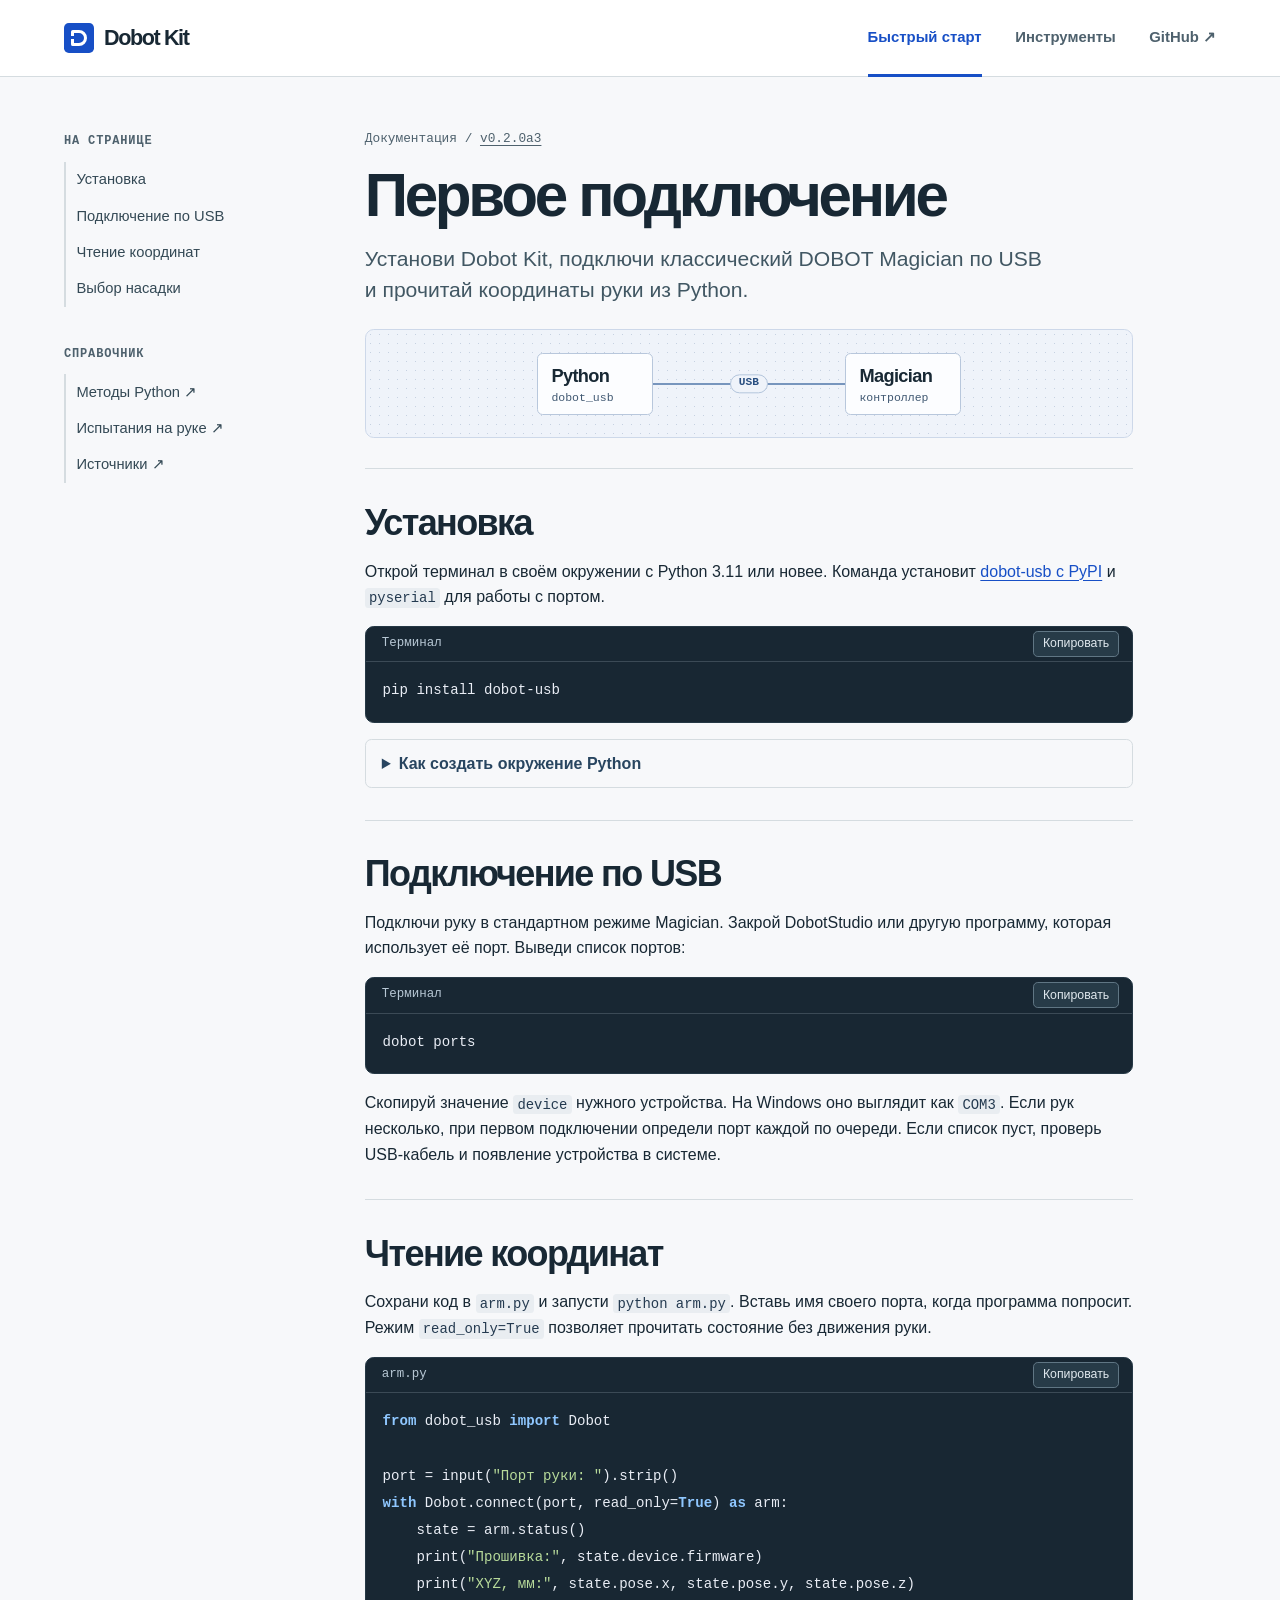
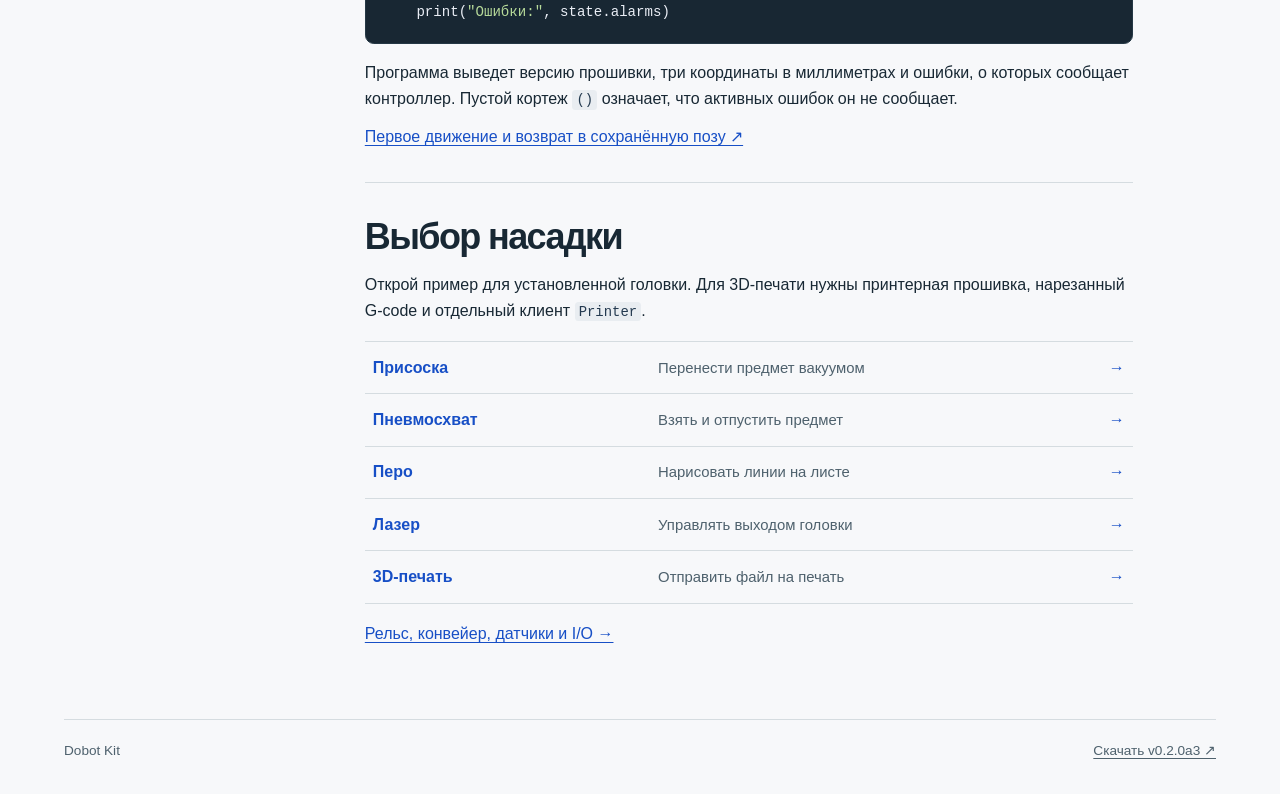
==== docs/index.html @ 9ffd7038 "Document the dobot-usb PyPI package and renamed Python imports" ====
<!doctype html>
<html lang="ru">
<head>
  <meta charset="utf-8">
  <meta name="viewport" content="width=device-width, initial-scale=1">
  <meta name="theme-color" content="#f7f8fa">
  <meta name="description" content="Dobot Kit для Python 3.11+. Установка одной командой, подключение DOBOT Magician по USB, чтение координат и примеры для пяти насадок.">
  <title>Первое подключение · Dobot Kit</title>
  <link rel="stylesheet" href="assets/site.css">
  <script src="assets/site.js" defer></script>
</head>
<body>
<a class="skip-link" href="#main">К содержанию</a>
<header class="topbar">
  <div class="topbar-inner">
    <a class="brand" href="index.html"><span class="brand-mark" aria-hidden="true"></span>Dobot Kit</a>
    <nav class="topnav" aria-label="Основная навигация">
      <a href="index.html" aria-current="page">Быстрый старт</a>
      <a href="tools.html">Инструменты</a>
      <a href="https://github.com/art9762/dobot-kit">GitHub ↗</a>
    </nav>
  </div>
</header>
<div class="layout">
  <aside class="sidebar">
    <nav aria-label="На странице">
      <p class="nav-title">На странице</p>
      <a href="#install">Установка</a>
      <a href="#connect">Подключение по USB</a>
      <a href="#position">Чтение координат</a>
      <a href="#tools">Выбор насадки</a>
    </nav>
    <nav class="secondary-nav" aria-label="Справочник">
      <p class="nav-title">Справочник</p>
      <a href="https://github.com/art9762/dobot-kit/blob/v0.2.0a3/docs/API-REFERENCE.md">Методы Python ↗</a>
      <a href="https://github.com/art9762/dobot-kit/blob/v0.2.0a3/docs/HARDWARE.md">Испытания на руке ↗</a>
      <a href="https://github.com/art9762/dobot-kit/blob/v0.2.0a3/docs/SOURCES.md">Источники ↗</a>
    </nav>
  </aside>
  <main class="article" id="main">
    <div class="intro">
      <p class="breadcrumb">Документация <span aria-hidden="true">/</span> <a href="https://github.com/art9762/dobot-kit/releases/tag/v0.2.0a3">v0.2.0a3</a></p>
      <h1>Первое подключение</h1>
      <p class="lead">Установи Dobot Kit, подключи классический DOBOT Magician по USB и прочитай координаты руки из Python.</p>
      <figure class="connection" aria-label="Схема соединения">
        <div class="endpoint"><strong>Python</strong><span>dobot_usb</span></div>
        <div class="link-wire"><span>USB</span></div>
        <div class="endpoint"><strong>Magician</strong><span>контроллер</span></div>
      </figure>
    </div>
    <section id="install">
      <h2>Установка</h2>
      <p>Открой терминал в своём окружении с Python 3.11 или новее. Команда установит <a href="https://pypi.org/project/dobot-usb/">dobot-usb с PyPI</a> и <code>pyserial</code> для работы с портом.</p>
      <div class="codeblock">
        <div class="code-head"><span>Терминал</span></div>
        <pre><code>pip install dobot-usb</code></pre>
      </div>
      <details>
        <summary>Как создать окружение Python</summary>
        <p>В папке проекта создай окружение и активируй его. Затем выполни команду установки выше.</p>
        <div class="codeblock">
          <div class="code-head"><span>macOS / Linux</span></div>
          <pre><code>python3 -m venv .venv
source .venv/bin/activate</code></pre>
        </div>
        <div class="codeblock">
          <div class="code-head"><span>Windows PowerShell</span></div>
          <pre><code>py -m venv .venv
.&#92;.venv&#92;Scripts&#92;Activate.ps1</code></pre>
        </div>
      </details>
    </section>
    <section id="connect">
      <h2>Подключение по USB</h2>
      <p>Подключи руку в стандартном режиме Magician. Закрой DobotStudio или другую программу, которая использует её порт. Выведи список портов:</p>
      <div class="codeblock">
        <div class="code-head"><span>Терминал</span></div>
        <pre><code>dobot ports</code></pre>
      </div>
      <p>Скопируй значение <code>device</code> нужного устройства. На Windows оно выглядит как <code>COM3</code>. Если рук несколько, при первом подключении определи порт каждой по очереди. Если список пуст, проверь USB-кабель и появление устройства в системе.</p>
    </section>
    <section id="position">
      <h2>Чтение координат</h2>
      <p>Сохрани код в <code>arm.py</code> и запусти <code>python arm.py</code>. Вставь имя своего порта, когда программа попросит. Режим <code>read_only=True</code> позволяет прочитать состояние без движения руки.</p>
      <div class="codeblock">
        <div class="code-head"><span>arm.py</span></div>
        <pre><code><b class="kw">from</b> dobot_usb <b class="kw">import</b> Dobot

port = input(<span class="str">"Порт руки: "</span>).strip()
<b class="kw">with</b> Dobot.connect(port, read_only=<b class="kw">True</b>) <b class="kw">as</b> arm:
    state = arm.status()
    print(<span class="str">"Прошивка:"</span>, state.device.firmware)
    print(<span class="str">"XYZ, мм:"</span>, state.pose.x, state.pose.y, state.pose.z)
    print(<span class="str">"Ошибки:"</span>, state.alarms)</code></pre>
      </div>
      <p>Программа выведет версию прошивки, три координаты в миллиметрах и ошибки, о которых сообщает контроллер. Пустой кортеж <code>()</code> означает, что активных ошибок он не сообщает.</p>
      <p><a href="https://github.com/art9762/dobot-kit/blob/v0.2.0a3/README.md#3-запомнить-позу-и-вернуться--4-минуты">Первое движение и возврат в сохранённую позу ↗</a></p>
    </section>
    <section id="tools">
      <h2>Выбор насадки</h2>
      <p>Открой пример для установленной головки. Для 3D-печати нужны принтерная прошивка, нарезанный G-code и отдельный клиент <code>Printer</code>.</p>
      <ul class="tool-links">
        <li><a href="tools.html#suction"><strong>Присоска</strong><span>Перенести предмет вакуумом</span></a></li>
        <li><a href="tools.html#gripper"><strong>Пневмосхват</strong><span>Взять и отпустить предмет</span></a></li>
        <li><a href="tools.html#pen"><strong>Перо</strong><span>Нарисовать линии на листе</span></a></li>
        <li><a href="tools.html#laser"><strong>Лазер</strong><span>Управлять выходом головки</span></a></li>
        <li><a href="tools.html#printing"><strong>3D-печать</strong><span>Отправить файл на печать</span></a></li>
      </ul>
      <p><a href="tools.html#peripherals">Рельс, конвейер, датчики и I/O →</a></p>
    </section>
  </main>
</div>
<footer class="footer"><span>Dobot Kit</span><a href="https://github.com/art9762/dobot-kit/releases/tag/v0.2.0a3">Скачать v0.2.0a3 ↗</a></footer>
</body>
</html>
---- docs/assets/site.css ----
:root {
  color-scheme: light;
  --ink: #182834;
  --muted: #4e616d;
  --blue: #174fc6;
  --line: #d5dce0;
  --paper: #f7f8fa;
  --mono: "IBM Plex Mono", "SFMono-Regular", Consolas, "Liberation Mono", monospace;
  --sans: Inter, "Segoe UI", Roboto, Helvetica, Arial, sans-serif;
  font: 100%/1.6 var(--sans);
  color: var(--ink);
  background: var(--paper);
}
* { box-sizing: border-box; }
html { scroll-padding-top: 1.25rem; }
body { margin: 0; }
a { color: var(--blue); text-underline-offset: .2em; text-decoration-thickness: 1px; }
a:hover { text-decoration-thickness: 2px; }
a:focus-visible, button:focus-visible, summary:focus-visible, [tabindex]:focus-visible {
  outline: 3px solid #d76b1e;
  outline-offset: 4px;
}
.skip-link {
  position: absolute;
  z-index: 5;
  top: .5rem;
  left: 1rem;
  padding: .5rem 1rem;
  background: white;
  transform: translateY(-150%);
}
.skip-link:focus { transform: translateY(0); }
.topbar { border-bottom: 1px solid var(--line); background: #fff; }
.topbar-inner, .layout, .footer { width: min(100% - 5rem, 72rem); margin-inline: auto; }
.topbar-inner { min-height: 4.75rem; display: flex; align-items: center; justify-content: space-between; gap: 2rem; }
.brand {
  display: inline-flex;
  align-items: center;
  gap: .65rem;
  font-size: 1.35rem;
  font-weight: 750;
  letter-spacing: -.065em;
  text-decoration: none;
  color: var(--ink);
  white-space: nowrap;
}
.brand-mark { position: relative; display: inline-block; width: 1.85rem; height: 1.85rem; border-radius: .3rem; background: var(--blue); }
.brand-mark::before {
  content: "";
  position: absolute;
  inset: .44rem;
  border: 3px solid white;
  border-radius: 2px 55% 55% 2px;
}
.brand-mark::after { content: ""; position: absolute; width: .33rem; height: .19rem; top: .83rem; left: .42rem; background: var(--blue); }
.topnav { align-self: stretch; display: flex; align-items: stretch; gap: clamp(1rem, 3vw, 2.1rem); }
.topnav a { position: relative; display: flex; align-items: center; color: var(--muted); font-size: .93rem; font-weight: 600; text-decoration: none; }
.topnav a:hover, .topnav a[aria-current] { color: var(--blue); }
.topnav a[aria-current]::after { content: ""; height: 3px; position: absolute; inset: auto 0 -1px; background: var(--blue); }
.layout { display: grid; grid-template-columns: minmax(11rem, 14rem) minmax(0, 48rem); gap: clamp(2rem, 6vw, 5rem); padding: 3.25rem 0 2.5rem; align-items: start; }
.sidebar { position: sticky; top: 2rem; min-width: 0; padding-top: .25rem; }
.sidebar nav { display: grid; }
.sidebar .nav-title {
  margin: 0 0 .75rem;
  color: var(--muted);
  font: 600 .75rem/1.4 var(--mono);
  letter-spacing: .07em;
  text-transform: uppercase;
}
.sidebar a { padding: .4rem .65rem; text-decoration: none; color: #344955; border-left: 2px solid var(--line); font-size: .92rem; }
.sidebar a:hover, .sidebar a[aria-current] { color: var(--blue); background: #e9effa; border-left-color: var(--blue); }
.secondary-nav { margin-top: 2.4rem; }
.article { min-width: 0; }
.breadcrumb { display: flex; align-items: baseline; flex-wrap: wrap; gap: .6em; font: .8rem/1.5 var(--mono); color: var(--muted); }
.article > .intro > .breadcrumb { margin: 0 0 .85rem; }
.breadcrumb a { color: var(--muted); }
h1, h2, h3 { line-height: 1.12; text-wrap: balance; }
h1 { margin: .3rem 0 .85rem; font-size: clamp(2.5rem, 4.7vw, 4.25rem); font-weight: 670; letter-spacing: -.055em; }
h2 { margin: 0 0 .95rem; font-size: clamp(1.65rem, 3vw, 2.25rem); font-weight: 660; letter-spacing: -.045em; }
h3 { font-size: 1.25rem; margin: 1.4rem 0 .65rem; letter-spacing: -.022em; }
p { margin: .8rem 0; }
.lead { color: #415763; font-size: clamp(1.12rem, 1.8vw, 1.32rem); line-height: 1.48; max-width: 43rem; }
.intro { padding-bottom: 1.75rem; }
.connection {
  position: relative;
  display: flex;
  justify-content: center;
  align-items: center;
  gap: 0;
  margin: 1.5rem 0 .15rem;
  min-height: 6.8rem;
  padding: 1rem clamp(1rem, 4vw, 3.5rem);
  border: 1px solid #cdd8e9;
  border-radius: .55rem;
  background-color: #eff3fa;
  background-image: radial-gradient(#c6d1e1 .8px, transparent 1px);
  background-size: 9px 9px;
}
.endpoint { border: 1px solid #b8c7dc; border-radius: .35rem; min-width: 7.25rem; padding: .45rem .85rem; background: #fcfdff; }
.endpoint strong { display: block; font-size: 1.14rem; font-weight: 700; letter-spacing: -.035em; }
.endpoint span { display: block; font: .72rem/1.45 var(--mono); color: #405872; }
.link-wire { display: grid; place-items: center; flex: 0 1 12rem; height: 2px; background: #7795bd; color: #284e80; }
.link-wire span { padding: .05rem .5rem; border: 1px solid #b3c5dc; border-radius: 2rem; background: #eff3fa; font: 600 .7rem/1.4 var(--mono); transform: translateY(-45%); }
.article > section { border-top: 1px solid var(--line); padding: 2.1rem 0 2rem; }
.article > section > :last-child, details > :last-child { margin-bottom: 0; }
.article > section > :first-child { margin-top: 0; }
.article p, .article li, .article dd { overflow-wrap: break-word; }
.article ul, .article ol { padding-inline-start: 1.4rem; }
.article li + li { margin-top: .3rem; }
.article li::marker { color: var(--muted); }
.article dt { font-weight: 650; }
.article dd { margin: .2rem 0 1rem; }
code, pre, kbd, samp { font-family: var(--mono); }
:not(pre) > code { background: #e9edf1; color: #243a50; font-size: .87em; border-radius: .22rem; padding: .12em .3em; overflow-wrap: anywhere; }
.codeblock {
  overflow: hidden;
  min-width: 0;
  margin: 1rem 0;
  color: #e9edf5;
  background: #182733;
  border: 1px solid #253845;
  border-radius: .55rem;
}
.code-head { min-height: 2.2rem; display: flex; align-items: center; justify-content: space-between; padding: .26rem .8rem .26rem 1rem; border-bottom: 1px solid #3b4a56; color: #b7c7d4; font: .78rem/1.4 var(--mono); }
.copy-btn { cursor: pointer; padding: .22rem .55rem; border-radius: .3rem; border: 1px solid #607684; background: #273b48; color: #e0e8ee; font: .77rem/1.4 var(--sans); }
.copy-btn:hover { background: #355063; }
.codeblock pre, .article > section > pre { margin: 0; padding: .95rem 1.05rem 1.1rem; max-width: 100%; overflow-x: auto; line-height: 1.7; tab-size: 4; }
.codeblock pre code { font-size: .88rem; }
.codeblock .kw { color: #8fc7ff; font-weight: 550; }
.codeblock .str { color: #b7da9a; }
#install > .codeblock pre { white-space: pre-wrap; overflow-wrap: anywhere; }
details { margin: 1rem 0; border: 1px solid var(--line); border-radius: .4rem; padding: .65rem 1rem; }
summary { cursor: pointer; color: #284560; font-weight: 600; }
.note { margin: 1rem 0; padding: .75rem 1rem; background: #eef2f9; border-left: 3px solid #4474c5; }
.note > :first-child { margin-top: 0; }
.note > :last-child { margin-bottom: 0; }
.article table { display: block; overflow-x: auto; border-collapse: collapse; margin: 1rem 0; }
.article th, .article td { padding: .5rem .75rem; border: 1px solid var(--line); text-align: start; }
.article th { background: #e9edf1; }
.article ul.tool-links { list-style: none; padding: 0; margin: 1.1rem 0; border-block: 1px solid var(--line); }
.tool-links li + li { border-top: 1px solid var(--line); margin: 0; }
.tool-links a { display: grid; align-items: baseline; grid-template-columns: minmax(8rem,.75fr) 1.2fr auto; gap: .6rem; padding: .8rem .5rem; text-decoration: none; }
.tool-links a::after { content: "→"; color: var(--blue); }
.tool-links a:hover { background: #e9effa; }
.tool-links span { color: var(--muted); font-size: .93rem; }
.footer { padding: 1.25rem 0 2rem; border-top: 1px solid var(--line); display: flex; flex-wrap: wrap; justify-content: space-between; align-items: baseline; gap: .5rem 1rem; color: var(--muted); font-size: .85rem; }
.footer a { color: var(--muted); }
@media (max-width: 52rem) {
  .topbar-inner, .layout, .footer { width: min(100% - 2.5rem, 44rem); }
  .layout { display: block; padding-top: 1.6rem; }
  .sidebar { position: static; padding: 0 0 1.25rem; }
  .sidebar nav { display: flex; align-items: baseline; flex-wrap: wrap; gap: .28rem .75rem; }
  .sidebar .nav-title { margin: 0 .15rem 0 0; font-size: .66rem; }
  .sidebar a { border: 0; padding: .1rem 0; font-size: .84rem; text-decoration: underline; text-decoration-color: #afbac4; }
  .sidebar .secondary-nav { margin-top: .45rem; }
  .intro { padding-top: 1.25rem; border-top: 1px solid var(--line); }
}
@media (max-width: 36rem) {
  .topbar-inner, .layout, .footer { width: calc(100% - 2rem); }
  .topbar-inner { min-height: 0; align-items: flex-start; flex-direction: column; gap: .55rem; padding-top: .8rem; }
  .topnav { gap: 1.2rem; }
  .topnav a { padding: .2rem 0 .65rem; font-size: .88rem; }
  .brand { font-size: 1.17rem; }
  .brand-mark { transform: scale(.85); margin-left: -.1rem; margin-right: -.15rem; }
  .layout { padding-top: 1rem; }
  h1 { font-size: clamp(2.1rem, 8.4vw, 3.1rem); }
  .endpoint { min-width: 0; padding-inline: .55rem; }
  .link-wire { min-width: 2.5rem; flex-basis: 4rem; }
  .connection { min-height: 5.6rem; }
  .tool-links a { grid-template-columns: 1fr auto; gap: 0 .5rem; }
  .tool-links span { grid-column: 1; }
  .tool-links a::after { grid-column: 2; grid-row: 1 / span 2; align-self: center; }
}
@media print {
  :root { background: white; }
  .topbar, .sidebar, .footer, .copy-btn, .skip-link { display: none; }
  .layout { display: block; width: 100%; padding: 0; }
  .codeblock { color: black; background: white; }
  .codeblock .kw, .codeblock .str, .code-head { color: black; }
  .codeblock pre { white-space: pre-wrap; overflow-wrap: anywhere; }
}
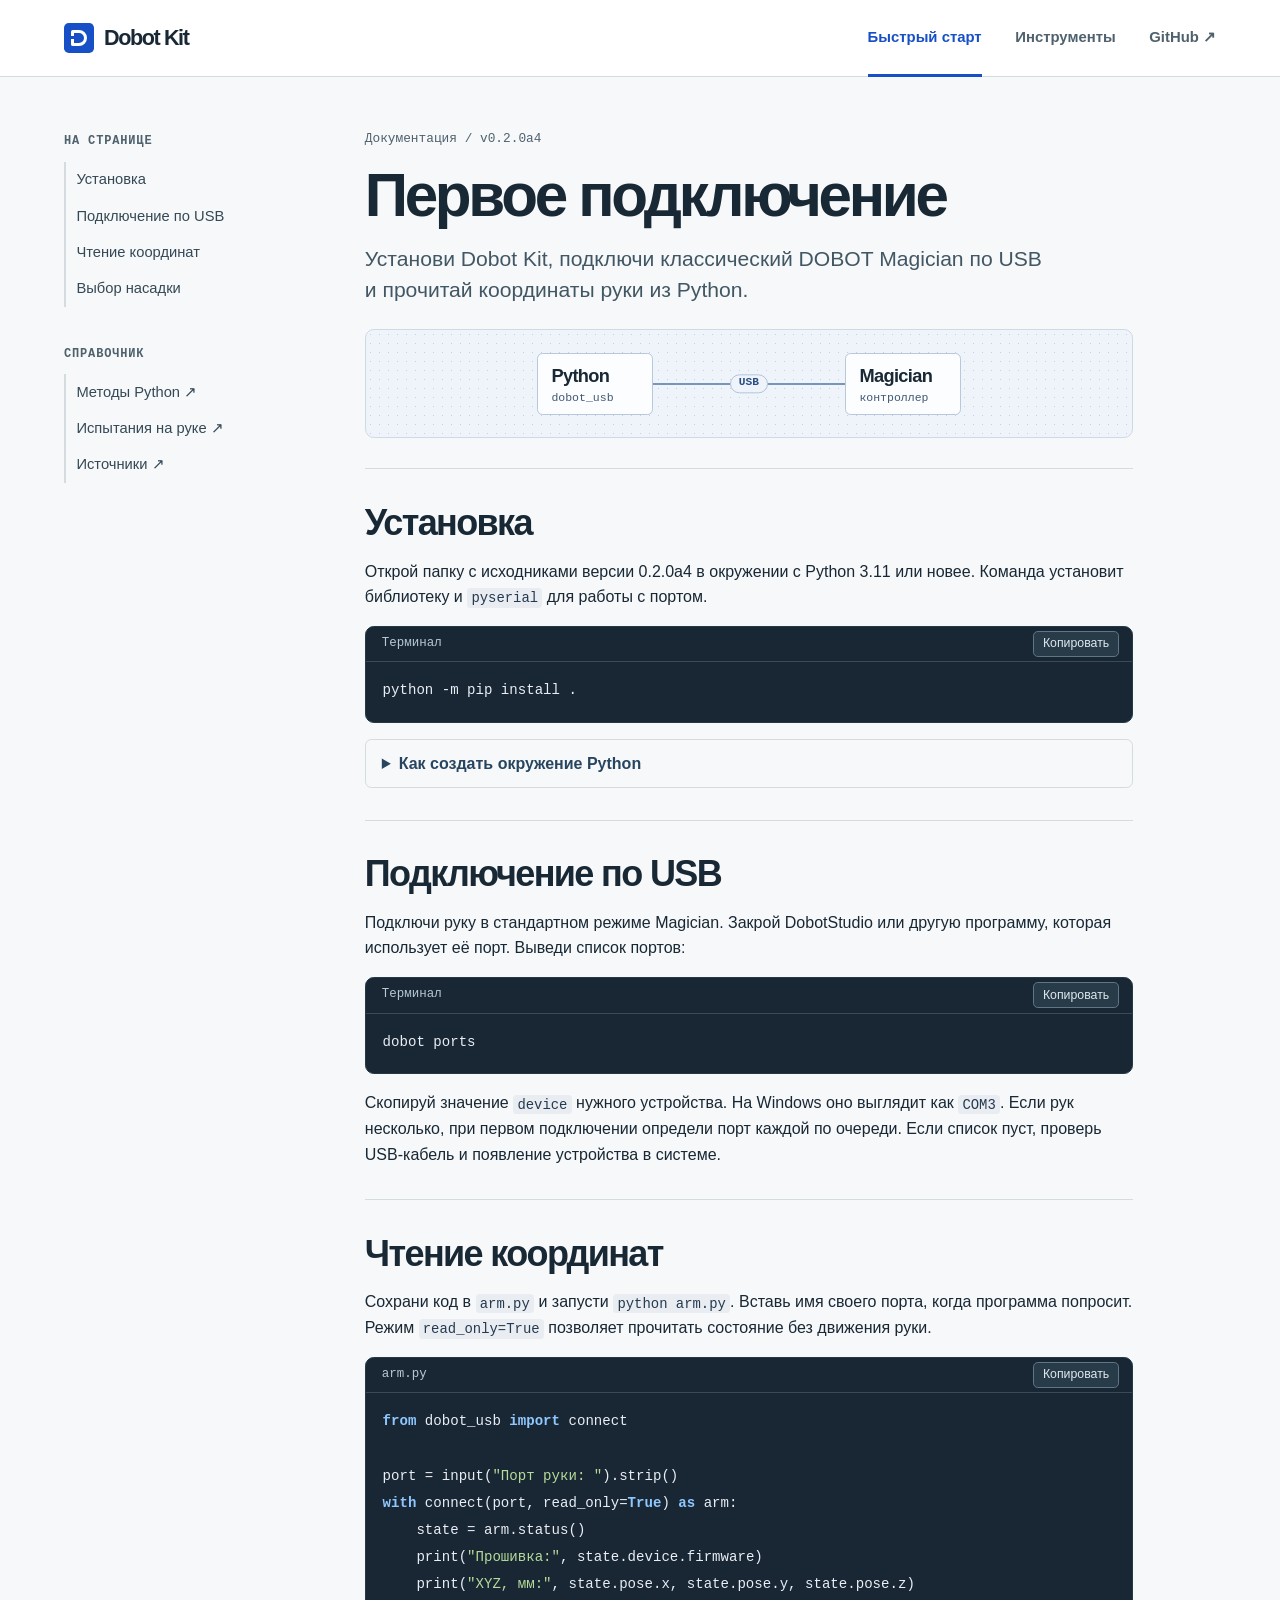
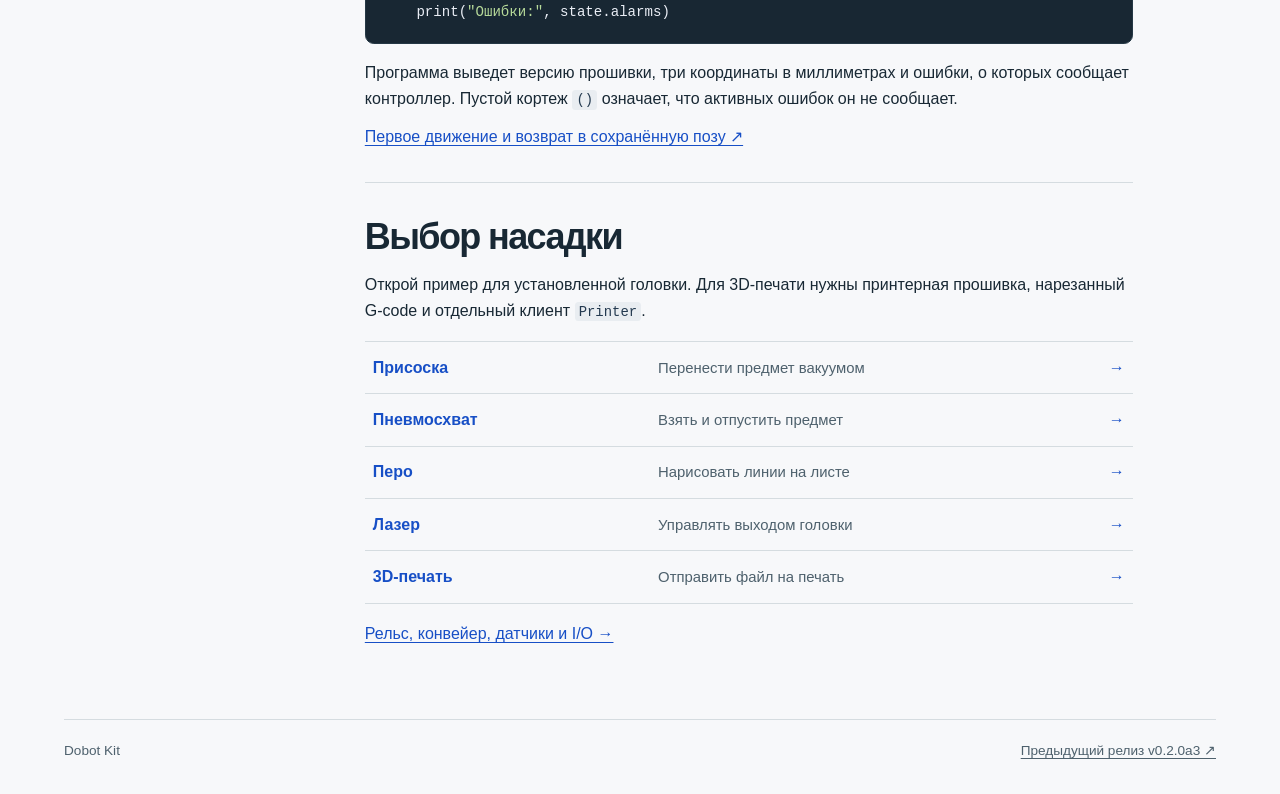
==== commit 5290b375: "Simplify the Dobot Python API and CLI" ====
--- a/docs/index.html
+++ b/docs/index.html
@@ -32,14 +32,14 @@
     </nav>
     <nav class="secondary-nav" aria-label="Справочник">
       <p class="nav-title">Справочник</p>
-      <a href="https://github.com/art9762/dobot-kit/blob/v0.2.0a3/docs/API-REFERENCE.md">Методы Python ↗</a>
+      <a href="https://github.com/art9762/dobot-kit/blob/main/docs/API-REFERENCE.md">Методы Python ↗</a>
       <a href="https://github.com/art9762/dobot-kit/blob/v0.2.0a3/docs/HARDWARE.md">Испытания на руке ↗</a>
       <a href="https://github.com/art9762/dobot-kit/blob/v0.2.0a3/docs/SOURCES.md">Источники ↗</a>
     </nav>
   </aside>
   <main class="article" id="main">
     <div class="intro">
-      <p class="breadcrumb">Документация <span aria-hidden="true">/</span> <a href="https://github.com/art9762/dobot-kit/releases/tag/v0.2.0a3">v0.2.0a3</a></p>
+      <p class="breadcrumb">Документация <span aria-hidden="true">/</span> v0.2.0a4</p>
       <h1>Первое подключение</h1>
       <p class="lead">Установи Dobot Kit, подключи классический DOBOT Magician по USB и прочитай координаты руки из Python.</p>
       <figure class="connection" aria-label="Схема соединения">
@@ -50,10 +50,10 @@
     </div>
     <section id="install">
       <h2>Установка</h2>
-      <p>Открой терминал в своём окружении с Python 3.11 или новее. Команда установит <a href="https://pypi.org/project/dobot-usb/">dobot-usb с PyPI</a> и <code>pyserial</code> для работы с портом.</p>
+      <p>Открой папку с исходниками версии 0.2.0a4 в окружении с Python 3.11 или новее. Команда установит библиотеку и <code>pyserial</code> для работы с портом.</p>
       <div class="codeblock">
         <div class="code-head"><span>Терминал</span></div>
-        <pre><code>pip install dobot-usb</code></pre>
+        <pre><code>python -m pip install .</code></pre>
       </div>
       <details>
         <summary>Как создать окружение Python</summary>
@@ -84,17 +84,17 @@
       <p>Сохрани код в <code>arm.py</code> и запусти <code>python arm.py</code>. Вставь имя своего порта, когда программа попросит. Режим <code>read_only=True</code> позволяет прочитать состояние без движения руки.</p>
       <div class="codeblock">
         <div class="code-head"><span>arm.py</span></div>
-        <pre><code><b class="kw">from</b> dobot_usb <b class="kw">import</b> Dobot
+        <pre><code><b class="kw">from</b> dobot_usb <b class="kw">import</b> connect
 
 port = input(<span class="str">"Порт руки: "</span>).strip()
-<b class="kw">with</b> Dobot.connect(port, read_only=<b class="kw">True</b>) <b class="kw">as</b> arm:
+<b class="kw">with</b> connect(port, read_only=<b class="kw">True</b>) <b class="kw">as</b> arm:
     state = arm.status()
     print(<span class="str">"Прошивка:"</span>, state.device.firmware)
     print(<span class="str">"XYZ, мм:"</span>, state.pose.x, state.pose.y, state.pose.z)
     print(<span class="str">"Ошибки:"</span>, state.alarms)</code></pre>
       </div>
       <p>Программа выведет версию прошивки, три координаты в миллиметрах и ошибки, о которых сообщает контроллер. Пустой кортеж <code>()</code> означает, что активных ошибок он не сообщает.</p>
-      <p><a href="https://github.com/art9762/dobot-kit/blob/v0.2.0a3/README.md#3-запомнить-позу-и-вернуться--4-минуты">Первое движение и возврат в сохранённую позу ↗</a></p>
+      <p><a href="https://github.com/art9762/dobot-kit/blob/main/README.md#3-запомнить-позу-и-вернуться--4-минуты">Первое движение и возврат в сохранённую позу ↗</a></p>
     </section>
     <section id="tools">
       <h2>Выбор насадки</h2>
@@ -110,6 +110,6 @@
     </section>
   </main>
 </div>
-<footer class="footer"><span>Dobot Kit</span><a href="https://github.com/art9762/dobot-kit/releases/tag/v0.2.0a3">Скачать v0.2.0a3 ↗</a></footer>
+<footer class="footer"><span>Dobot Kit</span><a href="https://github.com/art9762/dobot-kit/releases/tag/v0.2.0a3">Предыдущий релиз v0.2.0a3 ↗</a></footer>
 </body>
 </html>
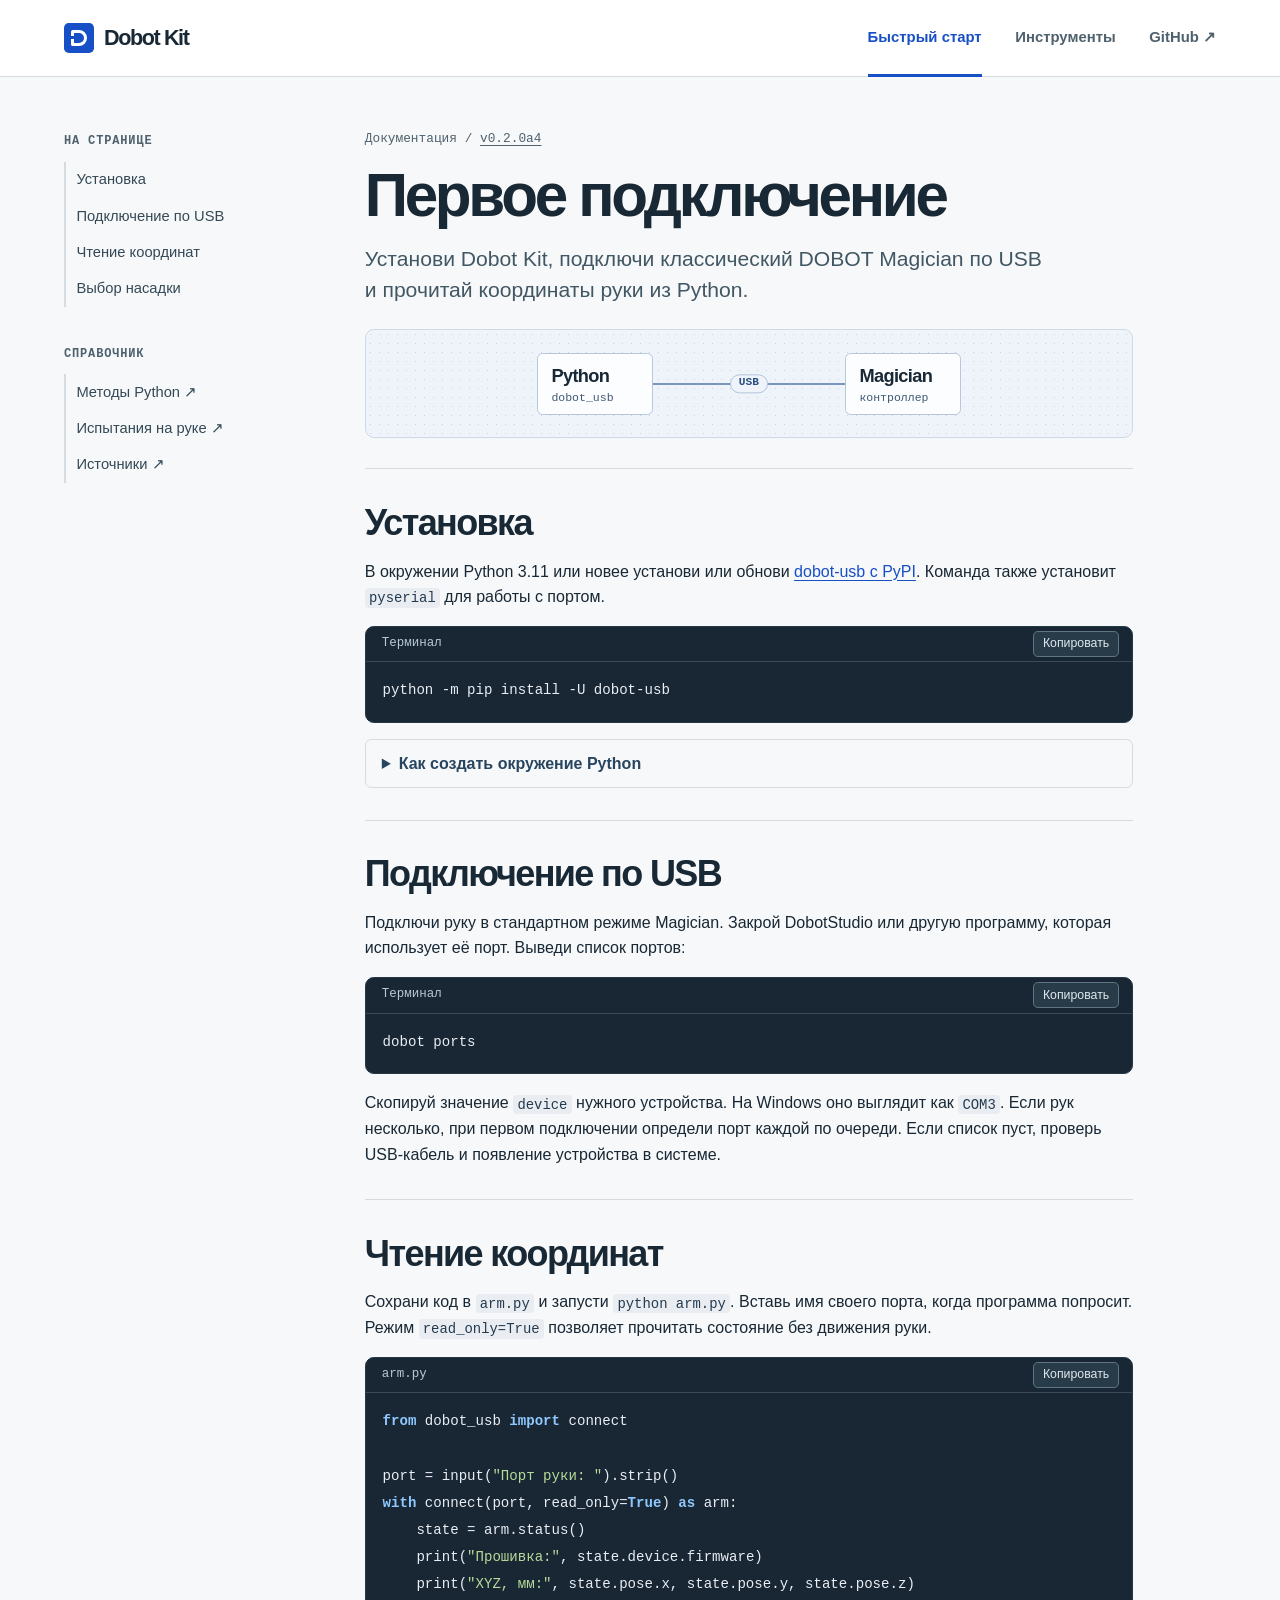
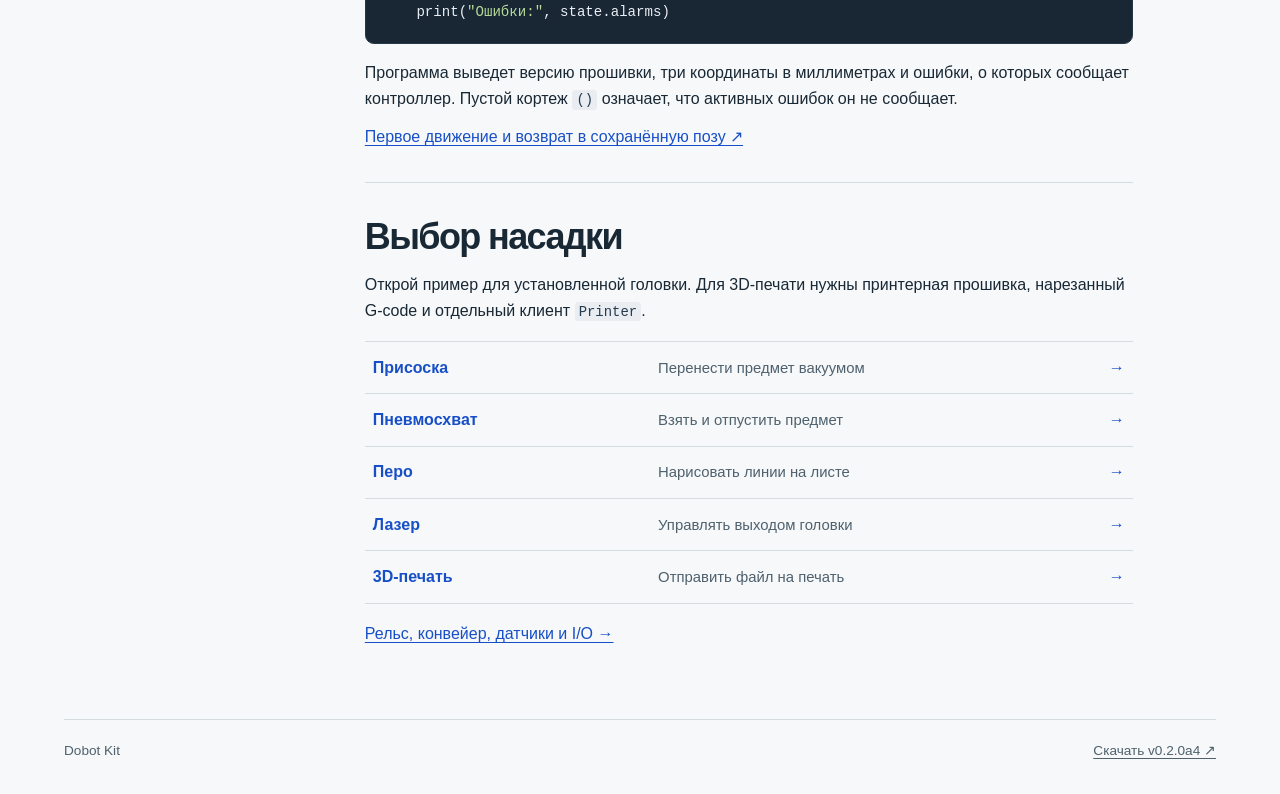
==== commit 716ee9d5: "Prepare the dobot-usb 0.2.0a4 release" ====
--- a/docs/index.html
+++ b/docs/index.html
@@ -32,14 +32,14 @@
     </nav>
     <nav class="secondary-nav" aria-label="Справочник">
       <p class="nav-title">Справочник</p>
-      <a href="https://github.com/art9762/dobot-kit/blob/main/docs/API-REFERENCE.md">Методы Python ↗</a>
+      <a href="https://github.com/art9762/dobot-kit/blob/v0.2.0a4/docs/API-REFERENCE.md">Методы Python ↗</a>
       <a href="https://github.com/art9762/dobot-kit/blob/v0.2.0a3/docs/HARDWARE.md">Испытания на руке ↗</a>
       <a href="https://github.com/art9762/dobot-kit/blob/v0.2.0a3/docs/SOURCES.md">Источники ↗</a>
     </nav>
   </aside>
   <main class="article" id="main">
     <div class="intro">
-      <p class="breadcrumb">Документация <span aria-hidden="true">/</span> v0.2.0a4</p>
+      <p class="breadcrumb">Документация <span aria-hidden="true">/</span> <a href="https://github.com/art9762/dobot-kit/releases/tag/v0.2.0a4">v0.2.0a4</a></p>
       <h1>Первое подключение</h1>
       <p class="lead">Установи Dobot Kit, подключи классический DOBOT Magician по USB и прочитай координаты руки из Python.</p>
       <figure class="connection" aria-label="Схема соединения">
@@ -50,10 +50,10 @@
     </div>
     <section id="install">
       <h2>Установка</h2>
-      <p>Открой папку с исходниками версии 0.2.0a4 в окружении с Python 3.11 или новее. Команда установит библиотеку и <code>pyserial</code> для работы с портом.</p>
+      <p>В окружении Python 3.11 или новее установи или обнови <a href="https://pypi.org/project/dobot-usb/0.2.0a4/">dobot-usb с PyPI</a>. Команда также установит <code>pyserial</code> для работы с портом.</p>
       <div class="codeblock">
         <div class="code-head"><span>Терминал</span></div>
-        <pre><code>python -m pip install .</code></pre>
+        <pre><code>python -m pip install -U dobot-usb</code></pre>
       </div>
       <details>
         <summary>Как создать окружение Python</summary>
@@ -94,7 +94,7 @@
     print(<span class="str">"Ошибки:"</span>, state.alarms)</code></pre>
       </div>
       <p>Программа выведет версию прошивки, три координаты в миллиметрах и ошибки, о которых сообщает контроллер. Пустой кортеж <code>()</code> означает, что активных ошибок он не сообщает.</p>
-      <p><a href="https://github.com/art9762/dobot-kit/blob/main/README.md#3-запомнить-позу-и-вернуться--4-минуты">Первое движение и возврат в сохранённую позу ↗</a></p>
+      <p><a href="https://github.com/art9762/dobot-kit/blob/v0.2.0a4/README.md#3-запомнить-позу-и-вернуться--4-минуты">Первое движение и возврат в сохранённую позу ↗</a></p>
     </section>
     <section id="tools">
       <h2>Выбор насадки</h2>
@@ -110,6 +110,6 @@
     </section>
   </main>
 </div>
-<footer class="footer"><span>Dobot Kit</span><a href="https://github.com/art9762/dobot-kit/releases/tag/v0.2.0a3">Предыдущий релиз v0.2.0a3 ↗</a></footer>
+<footer class="footer"><span>Dobot Kit</span><a href="https://github.com/art9762/dobot-kit/releases/tag/v0.2.0a4">Скачать v0.2.0a4 ↗</a></footer>
 </body>
 </html>
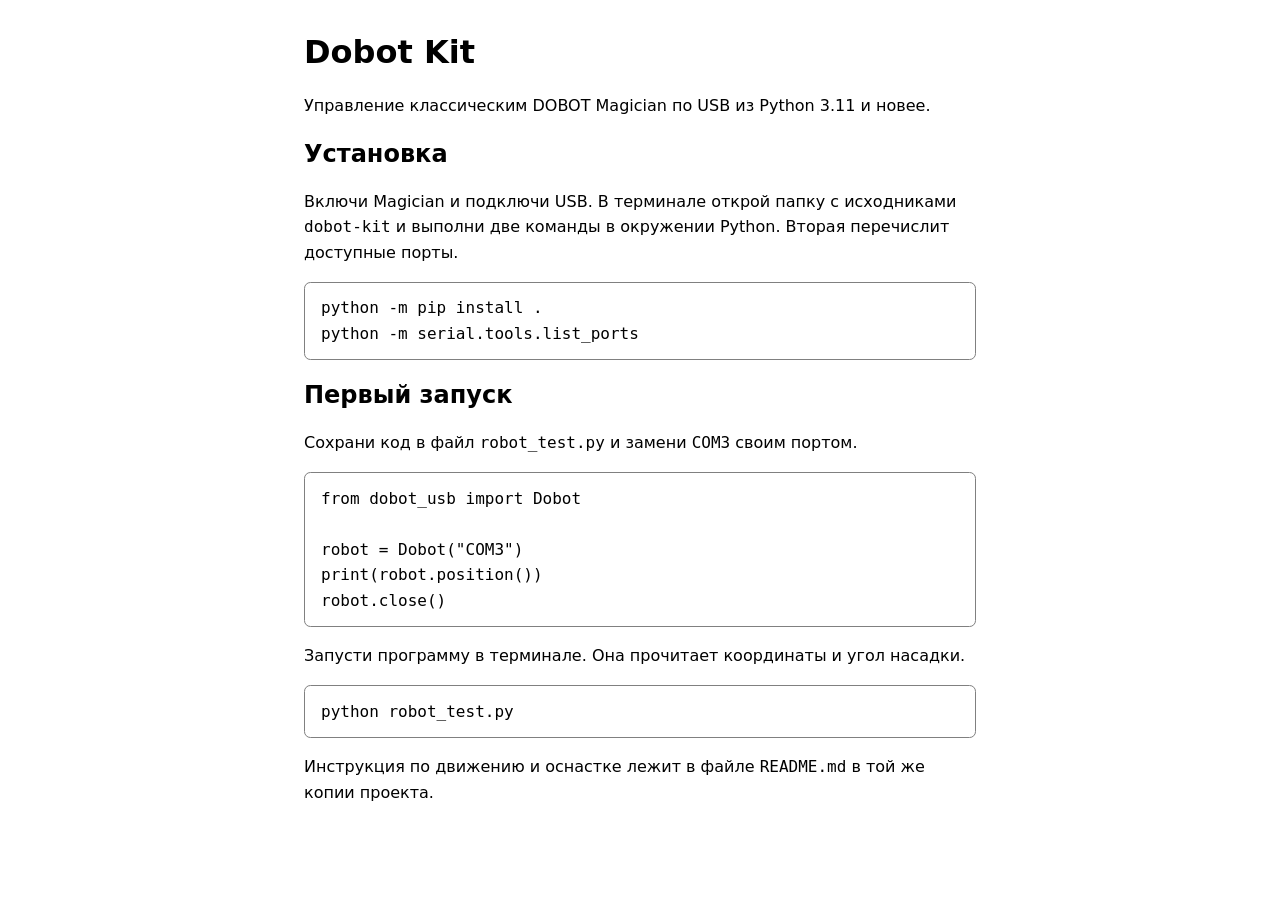
==== commit 47de965e: "Replace Dobot Kit with a beginner-first USB API" ====
--- a/docs/index.html
+++ b/docs/index.html
@@ -3,113 +3,35 @@
 <head>
   <meta charset="utf-8">
   <meta name="viewport" content="width=device-width, initial-scale=1">
-  <meta name="theme-color" content="#f7f8fa">
-  <meta name="description" content="Dobot Kit для Python 3.11+. Установка одной командой, подключение DOBOT Magician по USB, чтение координат и примеры для пяти насадок.">
-  <title>Первое подключение · Dobot Kit</title>
-  <link rel="stylesheet" href="assets/site.css">
-  <script src="assets/site.js" defer></script>
+  <title>Dobot Kit · Первое подключение</title>
+  <style>
+    :root { color-scheme: light dark; }
+    body { margin: 2rem auto; max-width: 42rem; padding: 0 1rem; font: 1rem/1.6 system-ui, sans-serif; }
+    h1, h2 { line-height: 1.25; }
+    pre { padding: 0.8rem 1rem; border: 1px solid GrayText; border-radius: 0.4rem; overflow: auto; }
+  </style>
 </head>
 <body>
-<a class="skip-link" href="#main">К содержанию</a>
-<header class="topbar">
-  <div class="topbar-inner">
-    <a class="brand" href="index.html"><span class="brand-mark" aria-hidden="true"></span>Dobot Kit</a>
-    <nav class="topnav" aria-label="Основная навигация">
-      <a href="index.html" aria-current="page">Быстрый старт</a>
-      <a href="tools.html">Инструменты</a>
-      <a href="https://github.com/art9762/dobot-kit">GitHub ↗</a>
-    </nav>
-  </div>
-</header>
-<div class="layout">
-  <aside class="sidebar">
-    <nav aria-label="На странице">
-      <p class="nav-title">На странице</p>
-      <a href="#install">Установка</a>
-      <a href="#connect">Подключение по USB</a>
-      <a href="#position">Чтение координат</a>
-      <a href="#tools">Выбор насадки</a>
-    </nav>
-    <nav class="secondary-nav" aria-label="Справочник">
-      <p class="nav-title">Справочник</p>
-      <a href="https://github.com/art9762/dobot-kit/blob/v0.2.0a4/docs/API-REFERENCE.md">Методы Python ↗</a>
-      <a href="https://github.com/art9762/dobot-kit/blob/v0.2.0a3/docs/HARDWARE.md">Испытания на руке ↗</a>
-      <a href="https://github.com/art9762/dobot-kit/blob/v0.2.0a3/docs/SOURCES.md">Источники ↗</a>
-    </nav>
-  </aside>
-  <main class="article" id="main">
-    <div class="intro">
-      <p class="breadcrumb">Документация <span aria-hidden="true">/</span> <a href="https://github.com/art9762/dobot-kit/releases/tag/v0.2.0a4">v0.2.0a4</a></p>
-      <h1>Первое подключение</h1>
-      <p class="lead">Установи Dobot Kit, подключи классический DOBOT Magician по USB и прочитай координаты руки из Python.</p>
-      <figure class="connection" aria-label="Схема соединения">
-        <div class="endpoint"><strong>Python</strong><span>dobot_usb</span></div>
-        <div class="link-wire"><span>USB</span></div>
-        <div class="endpoint"><strong>Magician</strong><span>контроллер</span></div>
-      </figure>
-    </div>
-    <section id="install">
-      <h2>Установка</h2>
-      <p>В окружении Python 3.11 или новее установи или обнови <a href="https://pypi.org/project/dobot-usb/0.2.0a4/">dobot-usb с PyPI</a>. Команда также установит <code>pyserial</code> для работы с портом.</p>
-      <div class="codeblock">
-        <div class="code-head"><span>Терминал</span></div>
-        <pre><code>python -m pip install -U dobot-usb</code></pre>
-      </div>
-      <details>
-        <summary>Как создать окружение Python</summary>
-        <p>В папке проекта создай окружение и активируй его. Затем выполни команду установки выше.</p>
-        <div class="codeblock">
-          <div class="code-head"><span>macOS / Linux</span></div>
-          <pre><code>python3 -m venv .venv
-source .venv/bin/activate</code></pre>
-        </div>
-        <div class="codeblock">
-          <div class="code-head"><span>Windows PowerShell</span></div>
-          <pre><code>py -m venv .venv
-.&#92;.venv&#92;Scripts&#92;Activate.ps1</code></pre>
-        </div>
-      </details>
-    </section>
-    <section id="connect">
-      <h2>Подключение по USB</h2>
-      <p>Подключи руку в стандартном режиме Magician. Закрой DobotStudio или другую программу, которая использует её порт. Выведи список портов:</p>
-      <div class="codeblock">
-        <div class="code-head"><span>Терминал</span></div>
-        <pre><code>dobot ports</code></pre>
-      </div>
-      <p>Скопируй значение <code>device</code> нужного устройства. На Windows оно выглядит как <code>COM3</code>. Если рук несколько, при первом подключении определи порт каждой по очереди. Если список пуст, проверь USB-кабель и появление устройства в системе.</p>
-    </section>
-    <section id="position">
-      <h2>Чтение координат</h2>
-      <p>Сохрани код в <code>arm.py</code> и запусти <code>python arm.py</code>. Вставь имя своего порта, когда программа попросит. Режим <code>read_only=True</code> позволяет прочитать состояние без движения руки.</p>
-      <div class="codeblock">
-        <div class="code-head"><span>arm.py</span></div>
-        <pre><code><b class="kw">from</b> dobot_usb <b class="kw">import</b> connect
+<main>
+  <h1>Dobot Kit</h1>
+  <p>Управление классическим DOBOT Magician по USB из Python 3.11 и новее.</p>
 
-port = input(<span class="str">"Порт руки: "</span>).strip()
-<b class="kw">with</b> connect(port, read_only=<b class="kw">True</b>) <b class="kw">as</b> arm:
-    state = arm.status()
-    print(<span class="str">"Прошивка:"</span>, state.device.firmware)
-    print(<span class="str">"XYZ, мм:"</span>, state.pose.x, state.pose.y, state.pose.z)
-    print(<span class="str">"Ошибки:"</span>, state.alarms)</code></pre>
-      </div>
-      <p>Программа выведет версию прошивки, три координаты в миллиметрах и ошибки, о которых сообщает контроллер. Пустой кортеж <code>()</code> означает, что активных ошибок он не сообщает.</p>
-      <p><a href="https://github.com/art9762/dobot-kit/blob/v0.2.0a4/README.md#3-запомнить-позу-и-вернуться--4-минуты">Первое движение и возврат в сохранённую позу ↗</a></p>
-    </section>
-    <section id="tools">
-      <h2>Выбор насадки</h2>
-      <p>Открой пример для установленной головки. Для 3D-печати нужны принтерная прошивка, нарезанный G-code и отдельный клиент <code>Printer</code>.</p>
-      <ul class="tool-links">
-        <li><a href="tools.html#suction"><strong>Присоска</strong><span>Перенести предмет вакуумом</span></a></li>
-        <li><a href="tools.html#gripper"><strong>Пневмосхват</strong><span>Взять и отпустить предмет</span></a></li>
-        <li><a href="tools.html#pen"><strong>Перо</strong><span>Нарисовать линии на листе</span></a></li>
-        <li><a href="tools.html#laser"><strong>Лазер</strong><span>Управлять выходом головки</span></a></li>
-        <li><a href="tools.html#printing"><strong>3D-печать</strong><span>Отправить файл на печать</span></a></li>
-      </ul>
-      <p><a href="tools.html#peripherals">Рельс, конвейер, датчики и I/O →</a></p>
-    </section>
-  </main>
-</div>
-<footer class="footer"><span>Dobot Kit</span><a href="https://github.com/art9762/dobot-kit/releases/tag/v0.2.0a4">Скачать v0.2.0a4 ↗</a></footer>
+  <h2>Установка</h2>
+  <p>Включи Magician и подключи USB. В терминале открой папку с исходниками <code>dobot-kit</code> и выполни две команды в окружении Python. Вторая перечислит доступные порты.</p>
+  <pre><code>python -m pip install .
+python -m serial.tools.list_ports</code></pre>
+
+  <h2>Первый запуск</h2>
+  <p>Сохрани код в файл <code>robot_test.py</code> и замени <code>COM3</code> своим портом.</p>
+  <pre><code>from dobot_usb import Dobot
+
+robot = Dobot("COM3")
+print(robot.position())
+robot.close()</code></pre>
+  <p>Запусти программу в терминале. Она прочитает координаты и угол насадки.</p>
+  <pre><code>python robot_test.py</code></pre>
+
+  <p>Инструкция по движению и оснастке лежит в файле <code>README.md</code> в той же копии проекта.</p>
+</main>
 </body>
 </html>
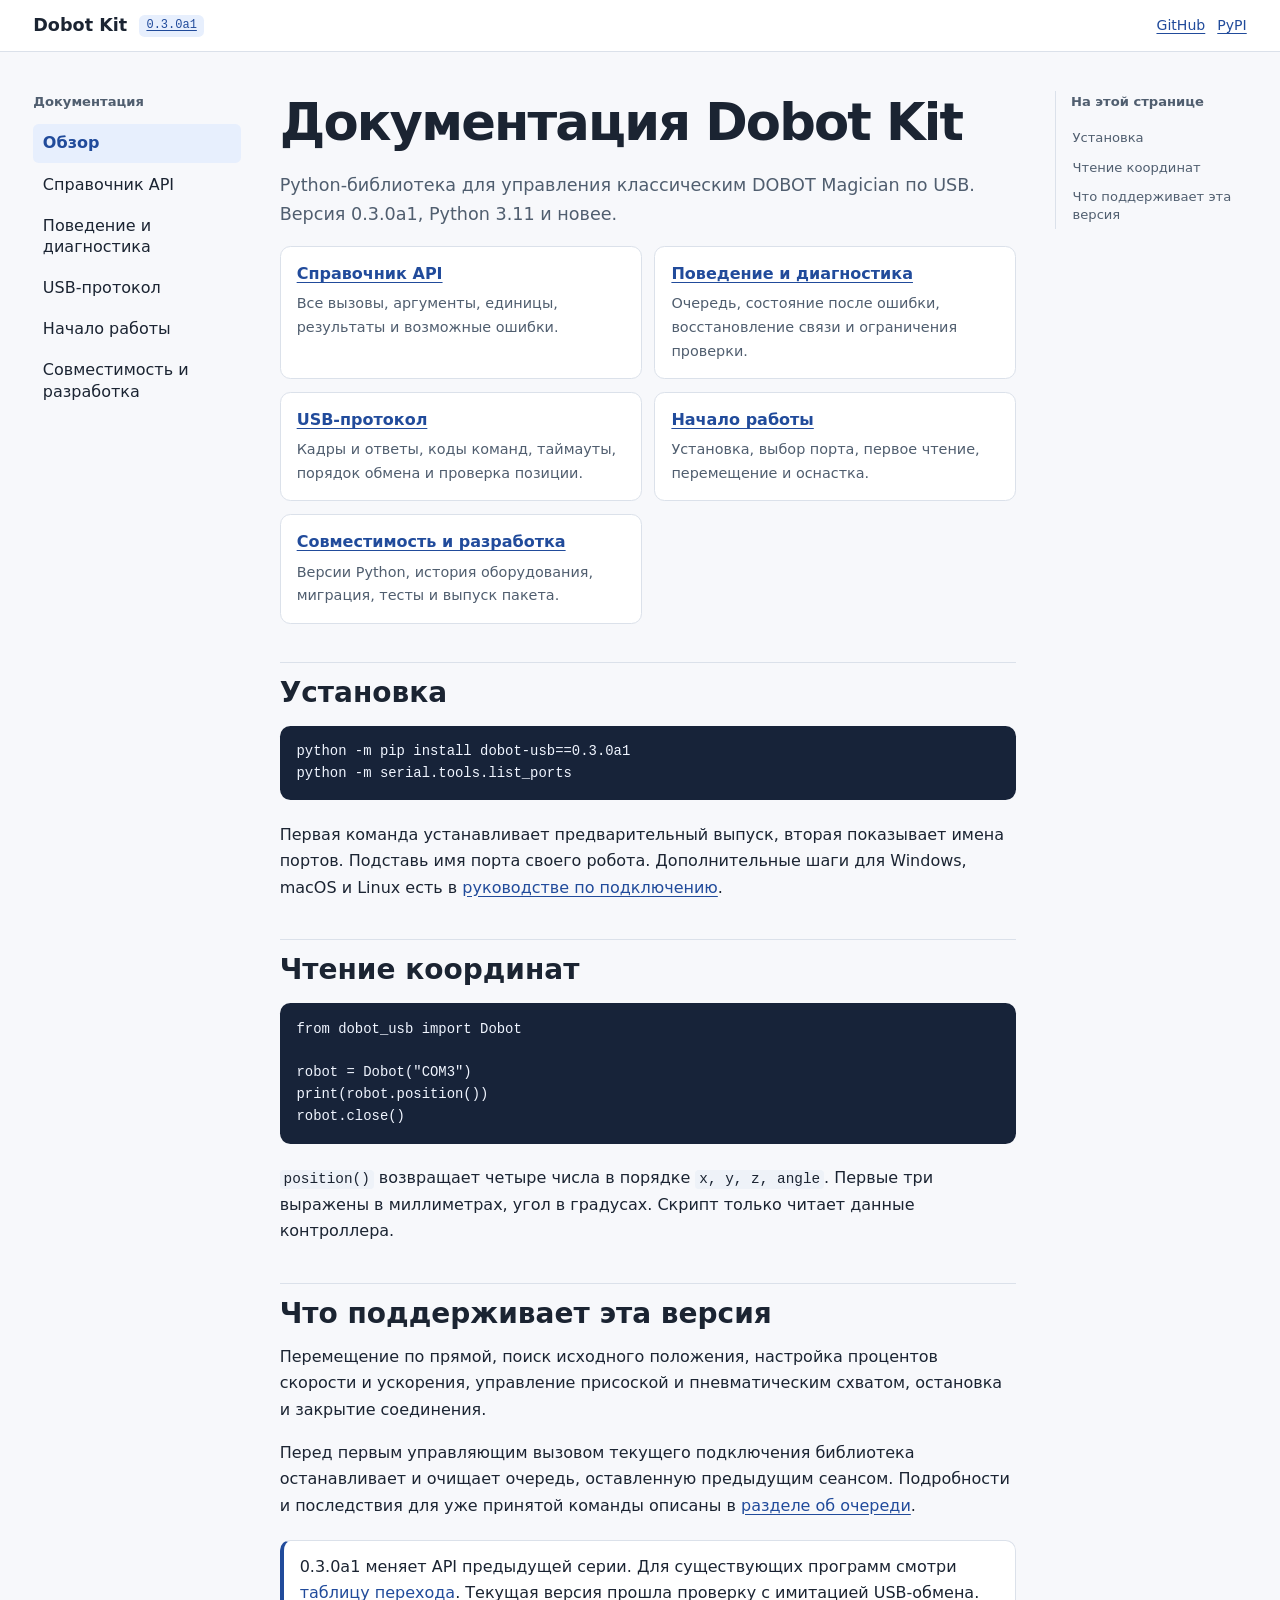
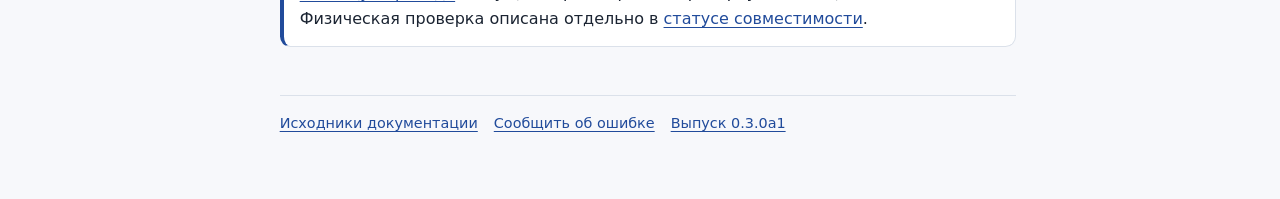
==== commit 1772c76c: "Document the Dobot USB API and release 0.3.0a1" ====
--- a/docs/index.html
+++ b/docs/index.html
@@ -3,35 +3,100 @@
 <head>
   <meta charset="utf-8">
   <meta name="viewport" content="width=device-width, initial-scale=1">
-  <title>Dobot Kit · Первое подключение</title>
-  <style>
-    :root { color-scheme: light dark; }
-    body { margin: 2rem auto; max-width: 42rem; padding: 0 1rem; font: 1rem/1.6 system-ui, sans-serif; }
-    h1, h2 { line-height: 1.25; }
-    pre { padding: 0.8rem 1rem; border: 1px solid GrayText; border-radius: 0.4rem; overflow: auto; }
-  </style>
+  <meta name="description" content="Документация Dobot Kit 0.3.0a1 для классического DOBOT Magician">
+  <title>Документация | Dobot Kit</title>
+  <link rel="stylesheet" href="assets/site.css">
 </head>
 <body>
-<main>
-  <h1>Dobot Kit</h1>
-  <p>Управление классическим DOBOT Magician по USB из Python 3.11 и новее.</p>
+<a class="skip-link" href="#main">К содержанию</a>
+<header class="site-header">
+  <div class="header-inner">
+    <div class="identity">
+      <a class="brand" href="index.html">Dobot Kit</a>
+      <a class="version" href="development.html#releases">0.3.0a1</a>
+    </div>
+    <nav class="header-links" aria-label="Исходники и пакет">
+      <a href="https://github.com/art9762/dobot-kit">GitHub</a>
+      <a href="https://pypi.org/project/dobot-usb/0.3.0a1/">PyPI</a>
+    </nav>
+  </div>
+</header>
+<div class="layout">
+  <nav class="site-nav" aria-label="Разделы документации">
+    <p class="nav-name">Документация</p>
+    <ul>
+      <li><a href="index.html" aria-current="page">Обзор</a></li>
+      <li><a href="api.html">Справочник API</a></li>
+      <li><a href="behavior.html">Поведение и диагностика</a></li>
+      <li><a href="protocol.html">USB-протокол</a></li>
+      <li><a href="guide.html">Начало работы</a></li>
+      <li><a href="development.html">Совместимость и разработка</a></li>
+    </ul>
+  </nav>
+  <main id="main" tabindex="-1">
+    <details class="small-nav">
+      <summary>Разделы документации</summary>
+      <nav aria-label="Разделы документации"><ul>
+      <li><a href="index.html" aria-current="page">Обзор</a></li>
+      <li><a href="api.html">Справочник API</a></li>
+      <li><a href="behavior.html">Поведение и диагностика</a></li>
+      <li><a href="protocol.html">USB-протокол</a></li>
+      <li><a href="guide.html">Начало работы</a></li>
+      <li><a href="development.html">Совместимость и разработка</a></li>
+      </ul></nav>
+    </details>
+    <details class="small-contents">
+      <summary>На этой странице</summary>
+      <nav aria-label="Содержание страницы"><ul>
+      <li class="h2"><a href="#install">Установка</a></li>
+      <li class="h2"><a href="#read-position">Чтение координат</a></li>
+      <li class="h2"><a href="#scope">Что поддерживает эта версия</a></li>
+      </ul></nav>
+    </details>
+<article class="doc-content">
+  <h1>Документация Dobot Kit</h1>
+  <p class="lead">Python-библиотека для управления классическим DOBOT Magician по USB. Версия 0.3.0a1, Python 3.11 и новее.</p>
 
-  <h2>Установка</h2>
-  <p>Включи Magician и подключи USB. В терминале открой папку с исходниками <code>dobot-kit</code> и выполни две команды в окружении Python. Вторая перечислит доступные порты.</p>
-  <pre><code>python -m pip install .
+  <div class="doc-grid" aria-label="Разделы документации">
+    <a class="doc-card" href="api.html"><strong>Справочник API</strong><span>Все вызовы, аргументы, единицы, результаты и возможные ошибки.</span></a>
+    <a class="doc-card" href="behavior.html"><strong>Поведение и диагностика</strong><span>Очередь, состояние после ошибки, восстановление связи и ограничения проверки.</span></a>
+    <a class="doc-card" href="protocol.html"><strong>USB-протокол</strong><span>Кадры и ответы, коды команд, таймауты, порядок обмена и проверка позиции.</span></a>
+    <a class="doc-card" href="guide.html"><strong>Начало работы</strong><span>Установка, выбор порта, первое чтение, перемещение и оснастка.</span></a>
+    <a class="doc-card" href="development.html"><strong>Совместимость и разработка</strong><span>Версии Python, история оборудования, миграция, тесты и выпуск пакета.</span></a>
+  </div>
+
+  <h2 id="install">Установка</h2>
+  <pre><code>python -m pip install dobot-usb==0.3.0a1
 python -m serial.tools.list_ports</code></pre>
+  <p>Первая команда устанавливает предварительный выпуск, вторая показывает имена портов. Подставь имя порта своего робота. Дополнительные шаги для Windows, macOS и Linux есть в <a href="guide.html">руководстве по подключению</a>.</p>
 
-  <h2>Первый запуск</h2>
-  <p>Сохрани код в файл <code>robot_test.py</code> и замени <code>COM3</code> своим портом.</p>
-  <pre><code>from dobot_usb import Dobot
+  <h2 id="read-position">Чтение координат</h2>
+  <pre data-language="python"><code>from dobot_usb import Dobot
 
 robot = Dobot("COM3")
 print(robot.position())
 robot.close()</code></pre>
-  <p>Запусти программу в терминале. Она прочитает координаты и угол насадки.</p>
-  <pre><code>python robot_test.py</code></pre>
+  <p><code>position()</code> возвращает четыре числа в порядке <code>x, y, z, angle</code>. Первые три выражены в миллиметрах, угол в градусах. Скрипт только читает данные контроллера.</p>
 
-  <p>Инструкция по движению и оснастке лежит в файле <code>README.md</code> в той же копии проекта.</p>
-</main>
+  <h2 id="scope">Что поддерживает эта версия</h2>
+  <p>Перемещение по прямой, поиск исходного положения, настройка процентов скорости и ускорения, управление присоской и пневматическим схватом, остановка и закрытие соединения.</p>
+  <p>Перед первым управляющим вызовом текущего подключения библиотека останавливает и очищает очередь, оставленную предыдущим сеансом. Подробности и последствия для уже принятой команды описаны в <a href="behavior.html#queue">разделе об очереди</a>.</p>
+  <aside class="callout"><p>0.3.0a1 меняет API предыдущей серии. Для существующих программ смотри <a href="development.html#migration">таблицу перехода</a>. Текущая версия прошла проверку с имитацией USB-обмена. Физическая проверка описана отдельно в <a href="development.html#verification">статусе совместимости</a>.</p></aside>
+</article>
+    <footer class="doc-footer">
+      <a href="https://github.com/art9762/dobot-kit/tree/v0.3.0a1/docs">Исходники документации</a>
+      <a href="https://github.com/art9762/dobot-kit/issues">Сообщить об ошибке</a>
+      <a href="https://github.com/art9762/dobot-kit/releases/tag/v0.3.0a1">Выпуск 0.3.0a1</a>
+    </footer>
+  </main>
+  <nav class="contents" aria-label="Содержание страницы">
+    <p class="nav-name">На этой странице</p>
+    <ul>
+      <li class="h2"><a href="#install">Установка</a></li>
+      <li class="h2"><a href="#read-position">Чтение координат</a></li>
+      <li class="h2"><a href="#scope">Что поддерживает эта версия</a></li>
+    </ul>
+  </nav>
+</div>
 </body>
 </html>
--- a/docs/assets/site.css
+++ b/docs/assets/site.css
@@ -0,0 +1,176 @@
+:root {
+  color-scheme: light dark;
+  --canvas: #f7f8fb;
+  --surface: #fff;
+  --ink: #1b2432;
+  --muted: #505e6f;
+  --line: #dbe1ea;
+  --accent: #214b9b;
+  --active: #e7effd;
+  --code: #eef2f8;
+  --terminal: #172339;
+  --terminal-ink: #f0f5ff;
+  --radius: .65rem;
+  font: 16px/1.65 system-ui, -apple-system, BlinkMacSystemFont, "Segoe UI", sans-serif;
+}
+
+@media (prefers-color-scheme: dark) {
+  :root {
+    --canvas: #111722;
+    --surface: #161e2c;
+    --ink: #edf1fa;
+    --muted: #b0bbca;
+    --line: #354156;
+    --accent: #a9c7ff;
+    --active: #253a60;
+    --code: #202e44;
+    --terminal: #0d1422;
+  }
+}
+
+* { box-sizing: border-box; }
+html { scroll-padding-top: 5.5rem; }
+body { margin: 0; color: var(--ink); background: var(--canvas); }
+a { color: var(--accent); text-underline-offset: .18em; }
+a:hover { text-decoration-thickness: .13em; }
+a:focus-visible, button:focus-visible, summary:focus-visible {
+  outline: .18rem solid var(--accent);
+  outline-offset: .18rem;
+}
+.skip-link { position: absolute; left: -999rem; }
+.skip-link:focus { left: 1rem; top: .65rem; z-index: 3; background: var(--surface); padding: .45rem .8rem; }
+.site-header {
+  position: sticky;
+  z-index: 2;
+  top: 0;
+  background: var(--surface);
+  border-bottom: 1px solid var(--line);
+}
+.header-inner {
+  max-width: 92rem;
+  margin-inline: auto;
+  padding: .7rem clamp(1rem, 2.6vw, 2.6rem);
+  display: flex;
+  align-items: center;
+  justify-content: space-between;
+  gap: .75rem;
+}
+.identity, .header-links { display: flex; align-items: center; gap: .75rem; }
+.brand { color: var(--ink); font-size: 1.1rem; font-weight: 750; text-decoration: none; white-space: nowrap; }
+.version {
+  padding: .08rem .45rem;
+  font: .75rem/1.6 ui-monospace, SFMono-Regular, Consolas, monospace;
+  border-radius: .35rem;
+  background: var(--active);
+}
+.header-links { font-size: .88rem; }
+.layout {
+  max-width: 92rem;
+  margin-inline: auto;
+  display: grid;
+  grid-template-columns: minmax(10rem, 13rem) minmax(0, 1fr) minmax(9rem, 12rem);
+  gap: clamp(1rem, 3vw, 3rem);
+  padding: 2.4rem clamp(1rem, 2.6vw, 2.6rem) 4rem;
+}
+.site-nav, .contents { align-self: start; position: sticky; top: 5rem; max-height: calc(100vh - 6rem); overflow: auto; }
+.nav-name { color: var(--muted); font-size: .82rem; font-weight: 700; margin: 0 0 .7rem; }
+.site-nav ul, .contents ul { list-style: none; padding: 0; margin: 0; }
+.site-nav a, .contents a { display: block; text-decoration: none; line-height: 1.35; }
+.site-nav a { padding: .55rem .6rem; border-radius: .35rem; color: var(--ink); font-weight: 530; }
+.site-nav a[aria-current="page"], .site-nav a:hover { background: var(--active); }
+.site-nav a[aria-current="page"] { color: var(--accent); font-weight: 720; }
+.contents { border-left: 1px solid var(--line); padding-left: .95rem; }
+.contents a { color: var(--muted); font-size: .82rem; padding: .32rem .1rem; }
+.contents a:hover { color: var(--accent); }
+main { min-width: 0; }
+.doc-content { max-width: 54rem; margin-inline: auto; }
+h1, h2, h3, h4 { line-height: 1.22; overflow-wrap: anywhere; }
+h1 { margin: 0 0 1.1rem; font-size: clamp(2rem, 4.5vw, 3.2rem); letter-spacing: -.036em; }
+h2 { font-size: clamp(1.4rem, 2.5vw, 1.75rem); margin: 2.4rem 0 .8rem; padding-top: .8rem; border-top: 1px solid var(--line); }
+h3 { font-size: 1.15rem; margin: 1.65rem 0 .5rem; }
+h4 { font-size: 1rem; margin: 1.4rem 0 .5rem; }
+p { margin: .75rem 0 1.05rem; }
+.lead { color: var(--muted); font-size: 1.1rem; max-width: 48rem; }
+li + li { margin-top: .25rem; }
+.site-nav li + li, .contents li + li { margin-top: .12rem; }
+ul, ol, dl { margin: .7rem 0 1.2rem; padding-inline-start: 1.4rem; }
+dt { font-weight: 700; }
+dd { margin: .12rem 0 .9rem; }
+code, kbd, pre { font-family: ui-monospace, SFMono-Regular, Consolas, monospace; }
+code, kbd { font-size: .9em; border-radius: .24rem; background: var(--code); padding: .1em .27em; overflow-wrap: anywhere; }
+pre {
+  max-width: 100%;
+  overflow: auto;
+  padding: .95rem 1.05rem;
+  margin: 1rem 0 1.35rem;
+  background: var(--terminal);
+  border-radius: var(--radius);
+  color: var(--terminal-ink);
+  font-size: .87rem;
+  line-height: 1.58;
+  tab-size: 4;
+}
+pre code { padding: 0; font-size: inherit; background: transparent; overflow-wrap: normal; }
+.callout, .note {
+  margin: 1.3rem 0;
+  padding: .8rem 1rem;
+  border: 1px solid var(--line);
+  border-inline-start: .25rem solid var(--accent);
+  border-radius: var(--radius);
+  background: var(--surface);
+}
+.callout :first-child, .note :first-child { margin-top: 0; }
+.callout :last-child, .note :last-child { margin-bottom: 0; }
+.table-wrap { overflow-x: auto; margin: 1rem 0 1.4rem; }
+table { width: 100%; border-collapse: collapse; font-size: .93rem; background: var(--surface); }
+th, td { text-align: left; vertical-align: top; border: 1px solid var(--line); padding: .48rem .64rem; }
+th { background: var(--code); }
+td p:last-child { margin-bottom: 0; }
+.doc-grid {
+  display: grid;
+  grid-template-columns: repeat(2, minmax(0, 1fr));
+  gap: .8rem;
+  margin: 1rem 0;
+}
+.doc-card { display: block; padding: .9rem 1rem; background: var(--surface); border: 1px solid var(--line); border-radius: var(--radius); color: var(--ink); text-decoration: none; }
+.doc-card:hover { border-color: var(--accent); }
+.doc-card strong { color: var(--accent); text-decoration: underline; text-underline-offset: .17em; }
+.doc-card span { display: block; margin-top: .3rem; color: var(--muted); font-size: .9rem; }
+.doc-footer { max-width: 54rem; margin: 3rem auto 0; border-top: 1px solid var(--line); padding-top: 1rem; display: flex; flex-wrap: wrap; gap: .4rem 1rem; font-size: .9rem; }
+.small-nav { display: none; }
+
+@media (max-width: 1080px) {
+  .layout { grid-template-columns: minmax(9rem, 11rem) minmax(0, 1fr); }
+  .contents { display: none; }
+}
+@media (max-width: 700px) {
+  html { scroll-padding-top: 1rem; }
+  .site-header { position: static; }
+  .layout { display: block; padding-top: 1.05rem; }
+  .site-nav { display: none; }
+  .small-nav { display: block; margin-bottom: 1.55rem; border-bottom: 1px solid var(--line); padding-bottom: .75rem; }
+  .small-nav summary { cursor: pointer; font-weight: 680; color: var(--ink); }
+  .small-nav ul { list-style: none; margin-bottom: .15rem; padding-inline-start: .55rem; }
+  .small-nav a[aria-current="page"] { font-weight: 750; }
+}
+@media (max-width: 410px) {
+  .header-links { gap: .4rem; font-size: .79rem; }
+  .identity { gap: .38rem; }
+  .doc-grid { grid-template-columns: 1fr; }
+}
+@media print {
+  .site-header, .site-nav, .small-nav, .contents, .doc-footer { display: none; }
+  .layout { display: block; padding: 0; }
+  .doc-content { color: #000; }
+  pre { color: #000; background: #eee; white-space: pre-wrap; }
+}
+
+.contents .h3, .small-contents .h3 { padding-inline-start: .7rem; }
+.small-contents { display: none; }
+
+@media (max-width: 1080px) {
+  .small-contents { display: block; margin: 0 0 1.5rem; }
+  .small-contents summary { cursor: pointer; color: var(--muted); font-size: .9rem; font-weight: 650; }
+  .small-contents ul { list-style: none; padding-inline-start: .9rem; font-size: .9rem; }
+}
+@media print { .small-contents { display: none; } }
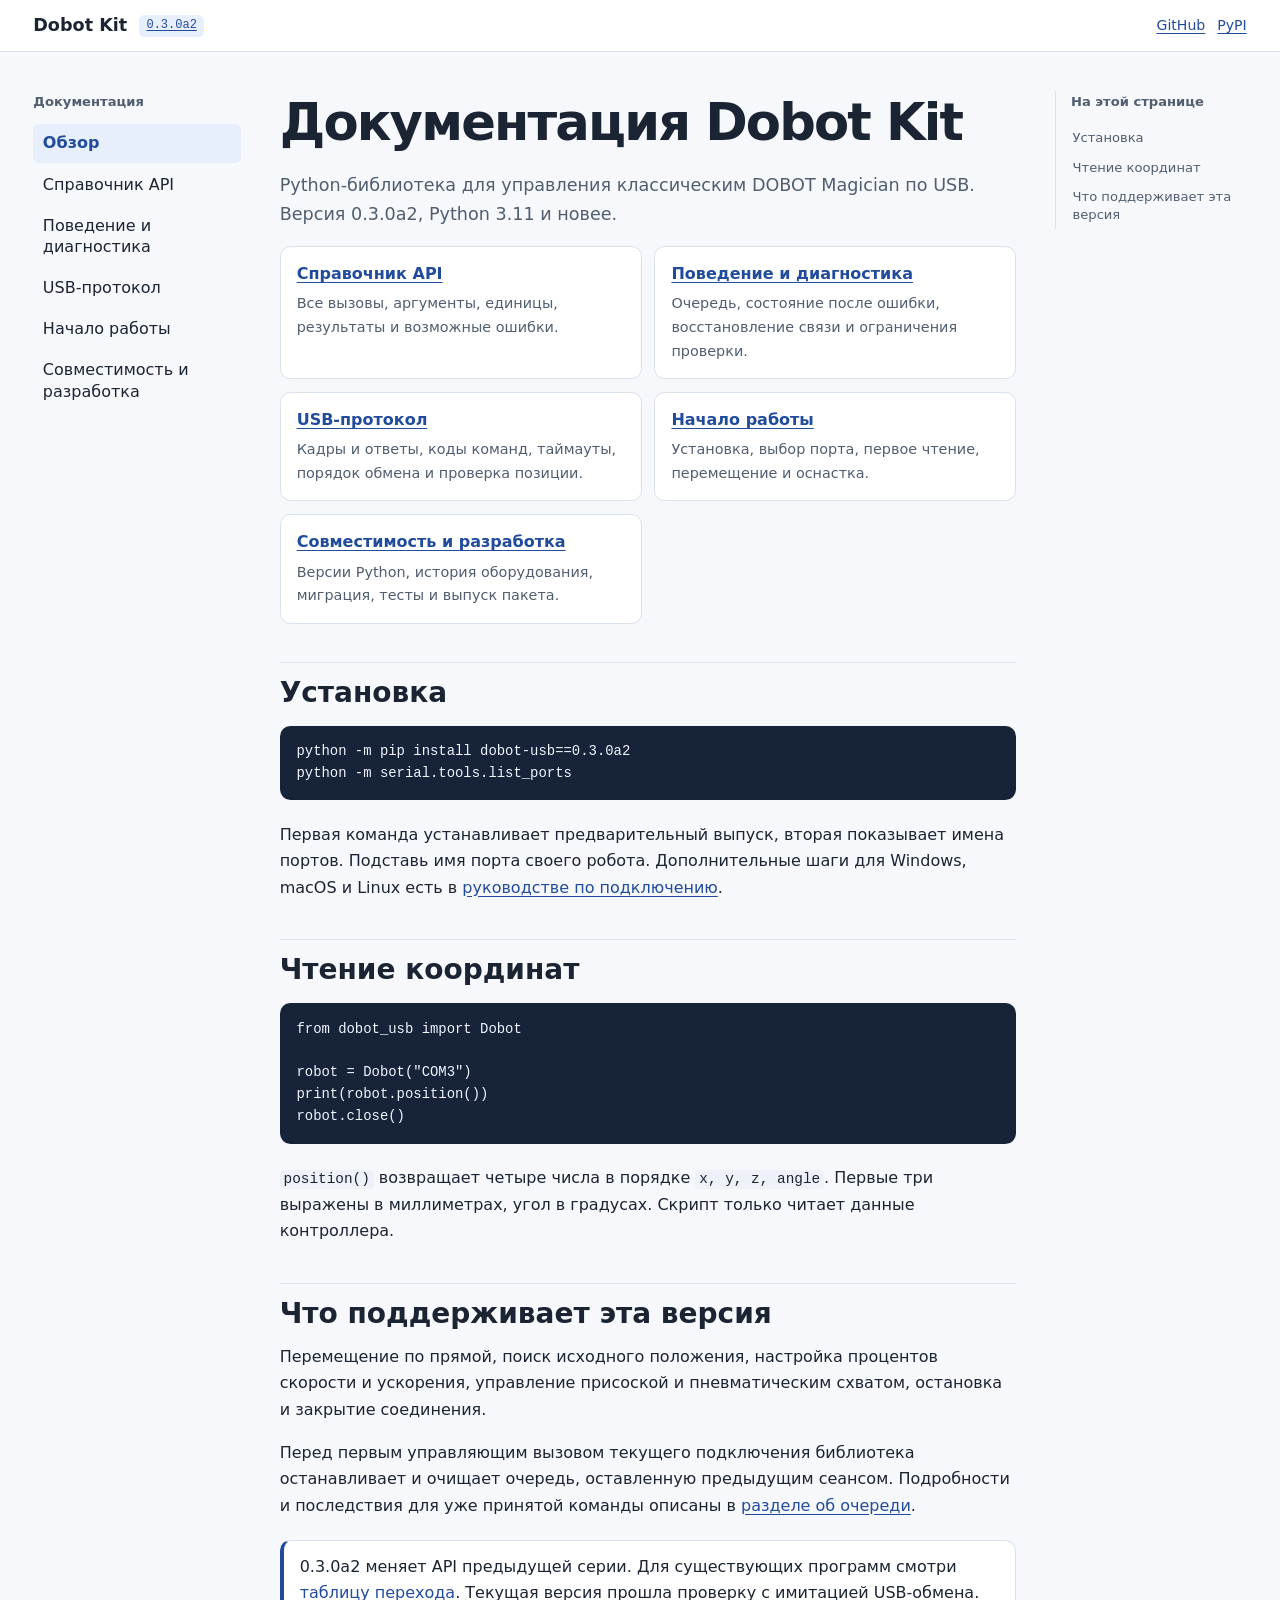
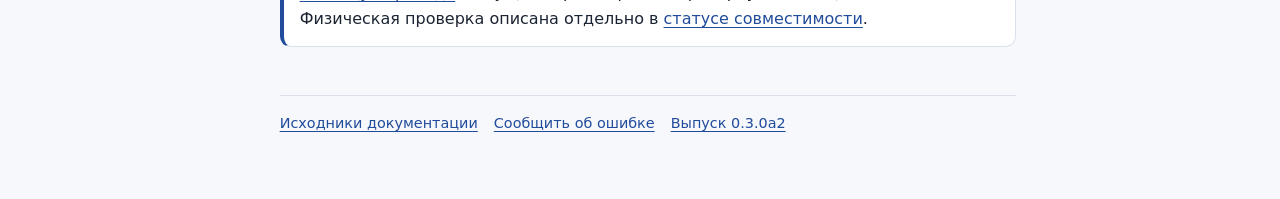
==== commit b4b54d22: "Prepare Dobot Kit 0.3.0a2 release" ====
--- a/docs/index.html
+++ b/docs/index.html
@@ -3,7 +3,7 @@
 <head>
   <meta charset="utf-8">
   <meta name="viewport" content="width=device-width, initial-scale=1">
-  <meta name="description" content="Документация Dobot Kit 0.3.0a1 для классического DOBOT Magician">
+  <meta name="description" content="Документация Dobot Kit 0.3.0a2 для классического DOBOT Magician">
   <title>Документация | Dobot Kit</title>
   <link rel="stylesheet" href="assets/site.css">
 </head>
@@ -13,11 +13,11 @@
   <div class="header-inner">
     <div class="identity">
       <a class="brand" href="index.html">Dobot Kit</a>
-      <a class="version" href="development.html#releases">0.3.0a1</a>
+      <a class="version" href="development.html#releases">0.3.0a2</a>
     </div>
     <nav class="header-links" aria-label="Исходники и пакет">
       <a href="https://github.com/art9762/dobot-kit">GitHub</a>
-      <a href="https://pypi.org/project/dobot-usb/0.3.0a1/">PyPI</a>
+      <a href="https://pypi.org/project/dobot-usb/0.3.0a2/">PyPI</a>
     </nav>
   </div>
 </header>
@@ -55,7 +55,7 @@
     </details>
 <article class="doc-content">
   <h1>Документация Dobot Kit</h1>
-  <p class="lead">Python-библиотека для управления классическим DOBOT Magician по USB. Версия 0.3.0a1, Python 3.11 и новее.</p>
+  <p class="lead">Python-библиотека для управления классическим DOBOT Magician по USB. Версия 0.3.0a2, Python 3.11 и новее.</p>
 
   <div class="doc-grid" aria-label="Разделы документации">
     <a class="doc-card" href="api.html"><strong>Справочник API</strong><span>Все вызовы, аргументы, единицы, результаты и возможные ошибки.</span></a>
@@ -66,7 +66,7 @@
   </div>
 
   <h2 id="install">Установка</h2>
-  <pre><code>python -m pip install dobot-usb==0.3.0a1
+  <pre><code>python -m pip install dobot-usb==0.3.0a2
 python -m serial.tools.list_ports</code></pre>
   <p>Первая команда устанавливает предварительный выпуск, вторая показывает имена портов. Подставь имя порта своего робота. Дополнительные шаги для Windows, macOS и Linux есть в <a href="guide.html">руководстве по подключению</a>.</p>
 
@@ -81,12 +81,12 @@
   <h2 id="scope">Что поддерживает эта версия</h2>
   <p>Перемещение по прямой, поиск исходного положения, настройка процентов скорости и ускорения, управление присоской и пневматическим схватом, остановка и закрытие соединения.</p>
   <p>Перед первым управляющим вызовом текущего подключения библиотека останавливает и очищает очередь, оставленную предыдущим сеансом. Подробности и последствия для уже принятой команды описаны в <a href="behavior.html#queue">разделе об очереди</a>.</p>
-  <aside class="callout"><p>0.3.0a1 меняет API предыдущей серии. Для существующих программ смотри <a href="development.html#migration">таблицу перехода</a>. Текущая версия прошла проверку с имитацией USB-обмена. Физическая проверка описана отдельно в <a href="development.html#verification">статусе совместимости</a>.</p></aside>
+  <aside class="callout"><p>0.3.0a2 меняет API предыдущей серии. Для существующих программ смотри <a href="development.html#migration">таблицу перехода</a>. Текущая версия прошла проверку с имитацией USB-обмена. Физическая проверка описана отдельно в <a href="development.html#verification">статусе совместимости</a>.</p></aside>
 </article>
     <footer class="doc-footer">
-      <a href="https://github.com/art9762/dobot-kit/tree/v0.3.0a1/docs">Исходники документации</a>
+      <a href="https://github.com/art9762/dobot-kit/tree/v0.3.0a2/docs">Исходники документации</a>
       <a href="https://github.com/art9762/dobot-kit/issues">Сообщить об ошибке</a>
-      <a href="https://github.com/art9762/dobot-kit/releases/tag/v0.3.0a1">Выпуск 0.3.0a1</a>
+      <a href="https://github.com/art9762/dobot-kit/releases/tag/v0.3.0a2">Выпуск 0.3.0a2</a>
     </footer>
   </main>
   <nav class="contents" aria-label="Содержание страницы">
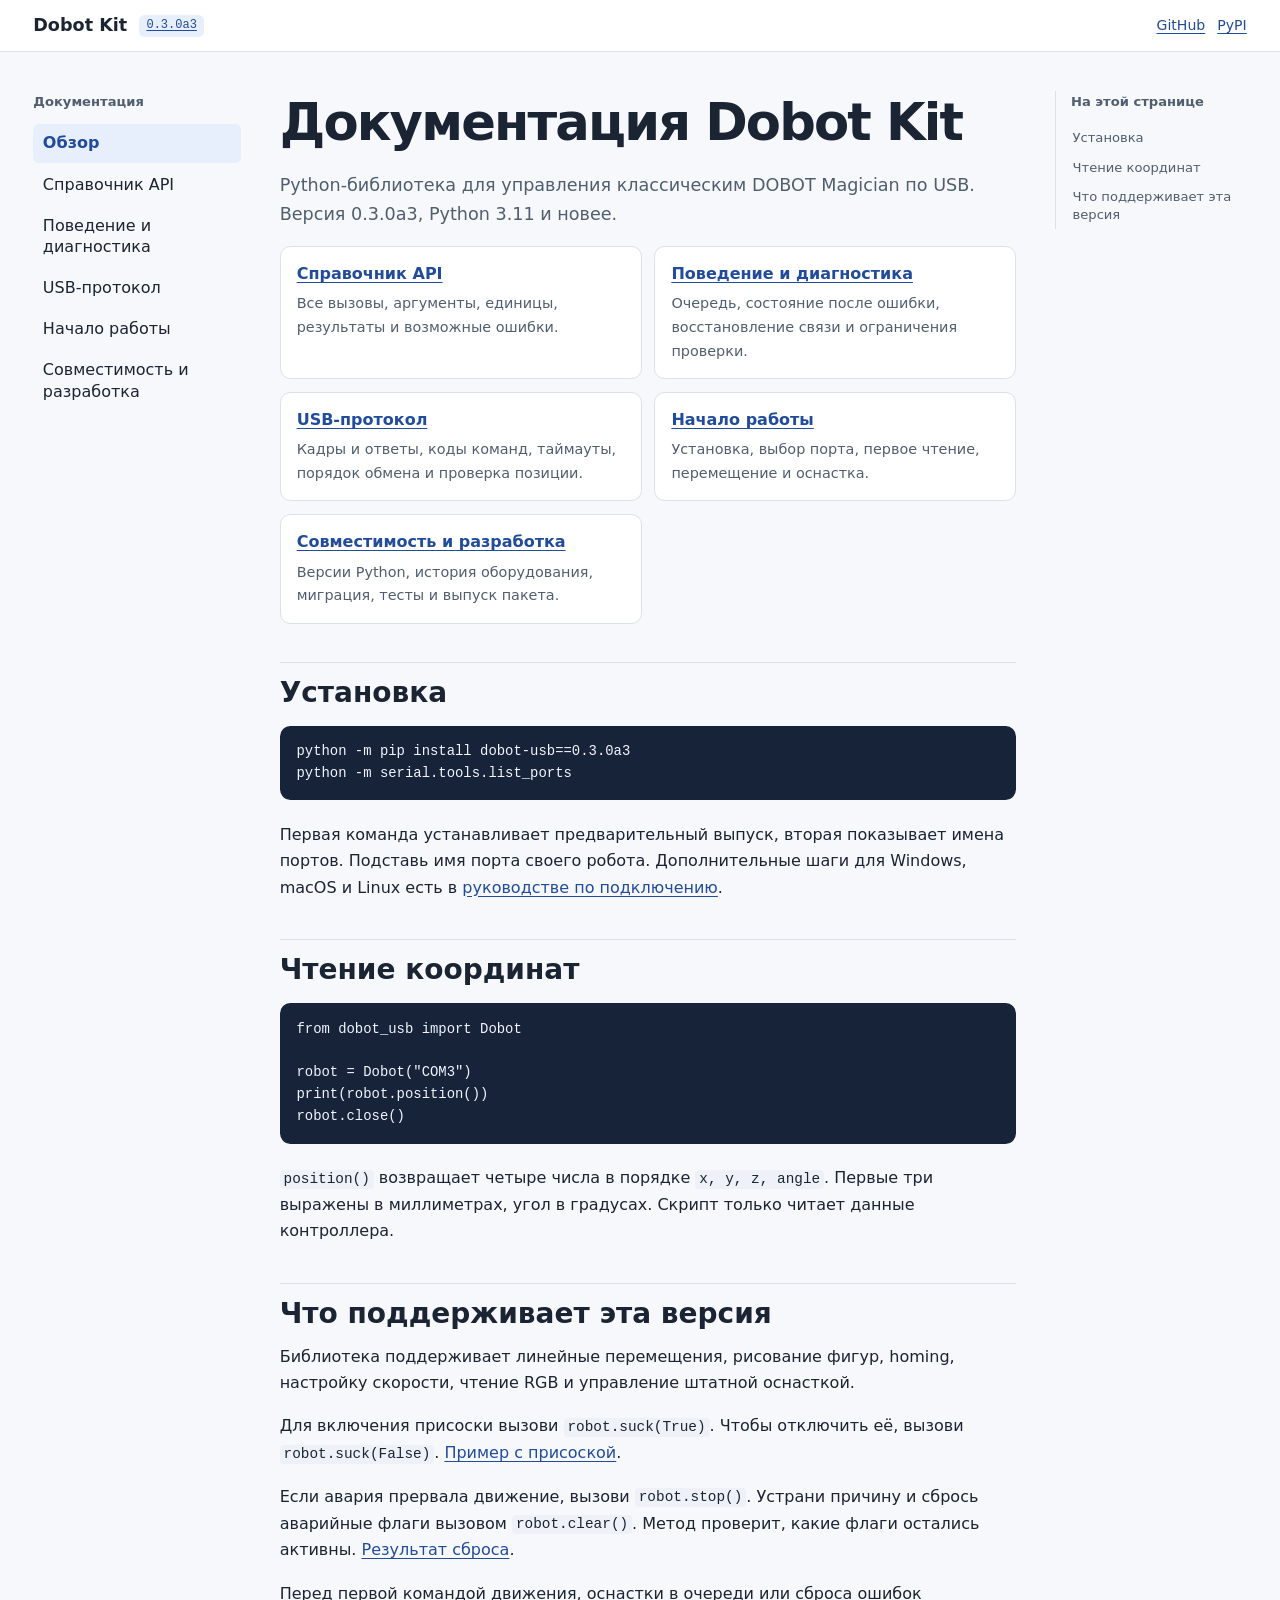
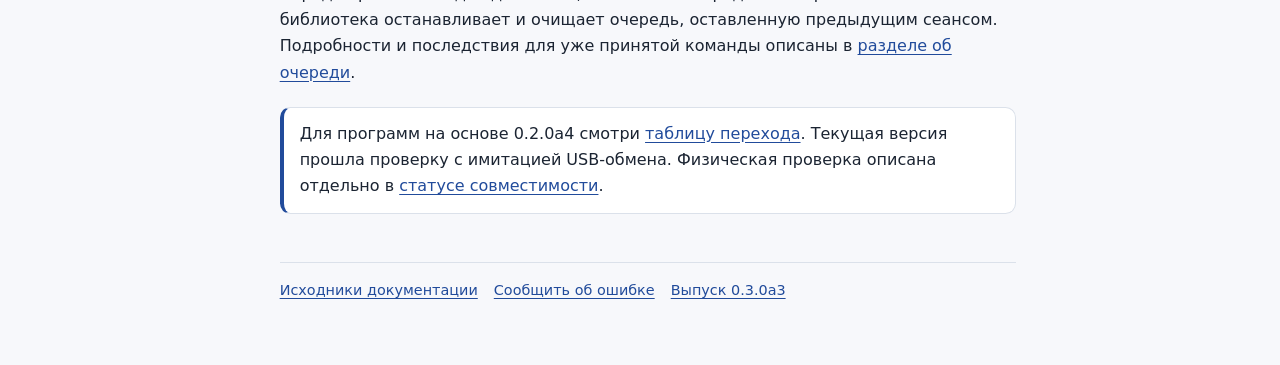
==== commit dbf1afa8: "Release dobot-usb 0.3.0a3" ====
--- a/docs/index.html
+++ b/docs/index.html
@@ -3,7 +3,7 @@
 <head>
   <meta charset="utf-8">
   <meta name="viewport" content="width=device-width, initial-scale=1">
-  <meta name="description" content="Документация Dobot Kit 0.3.0a2 для классического DOBOT Magician">
+  <meta name="description" content="Документация Dobot Kit 0.3.0a3 для классического DOBOT Magician">
   <title>Документация | Dobot Kit</title>
   <link rel="stylesheet" href="assets/site.css">
 </head>
@@ -13,11 +13,11 @@
   <div class="header-inner">
     <div class="identity">
       <a class="brand" href="index.html">Dobot Kit</a>
-      <a class="version" href="development.html#releases">0.3.0a2</a>
+      <a class="version" href="development.html#releases">0.3.0a3</a>
     </div>
     <nav class="header-links" aria-label="Исходники и пакет">
       <a href="https://github.com/art9762/dobot-kit">GitHub</a>
-      <a href="https://pypi.org/project/dobot-usb/0.3.0a2/">PyPI</a>
+      <a href="https://pypi.org/project/dobot-usb/0.3.0a3/">PyPI</a>
     </nav>
   </div>
 </header>
@@ -55,7 +55,7 @@
     </details>
 <article class="doc-content">
   <h1>Документация Dobot Kit</h1>
-  <p class="lead">Python-библиотека для управления классическим DOBOT Magician по USB. Версия 0.3.0a2, Python 3.11 и новее.</p>
+  <p class="lead">Python-библиотека для управления классическим DOBOT Magician по USB. Версия 0.3.0a3, Python 3.11 и новее.</p>
 
   <div class="doc-grid" aria-label="Разделы документации">
     <a class="doc-card" href="api.html"><strong>Справочник API</strong><span>Все вызовы, аргументы, единицы, результаты и возможные ошибки.</span></a>
@@ -66,7 +66,7 @@
   </div>
 
   <h2 id="install">Установка</h2>
-  <pre><code>python -m pip install dobot-usb==0.3.0a2
+  <pre><code>python -m pip install dobot-usb==0.3.0a3
 python -m serial.tools.list_ports</code></pre>
   <p>Первая команда устанавливает предварительный выпуск, вторая показывает имена портов. Подставь имя порта своего робота. Дополнительные шаги для Windows, macOS и Linux есть в <a href="guide.html">руководстве по подключению</a>.</p>
 
@@ -79,14 +79,16 @@
   <p><code>position()</code> возвращает четыре числа в порядке <code>x, y, z, angle</code>. Первые три выражены в миллиметрах, угол в градусах. Скрипт только читает данные контроллера.</p>
 
   <h2 id="scope">Что поддерживает эта версия</h2>
-  <p>Перемещение по прямой, поиск исходного положения, настройка процентов скорости и ускорения, управление присоской и пневматическим схватом, остановка и закрытие соединения.</p>
-  <p>Перед первым управляющим вызовом текущего подключения библиотека останавливает и очищает очередь, оставленную предыдущим сеансом. Подробности и последствия для уже принятой команды описаны в <a href="behavior.html#queue">разделе об очереди</a>.</p>
-  <aside class="callout"><p>0.3.0a2 меняет API предыдущей серии. Для существующих программ смотри <a href="development.html#migration">таблицу перехода</a>. Текущая версия прошла проверку с имитацией USB-обмена. Физическая проверка описана отдельно в <a href="development.html#verification">статусе совместимости</a>.</p></aside>
+  <p>Библиотека поддерживает линейные перемещения, рисование фигур, homing, настройку скорости, чтение RGB и управление штатной оснасткой.</p>
+  <p>Для включения присоски вызови <code>robot.suck(True)</code>. Чтобы отключить её, вызови <code>robot.suck(False)</code>. <a href="guide.html#tools">Пример с присоской</a>.</p>
+  <p>Если авария прервала движение, вызови <code>robot.stop()</code>. Устрани причину и сбрось аварийные флаги вызовом <code>robot.clear()</code>. Метод проверит, какие флаги остались активны. <a href="api.html#clear">Результат сброса</a>.</p>
+  <p>Перед первой командой движения, оснастки в очереди или сброса ошибок библиотека останавливает и очищает очередь, оставленную предыдущим сеансом. Подробности и последствия для уже принятой команды описаны в <a href="behavior.html#queue">разделе об очереди</a>.</p>
+  <aside class="callout"><p>Для программ на основе 0.2.0a4 смотри <a href="development.html#migration">таблицу перехода</a>. Текущая версия прошла проверку с имитацией USB-обмена. Физическая проверка описана отдельно в <a href="development.html#verification">статусе совместимости</a>.</p></aside>
 </article>
     <footer class="doc-footer">
-      <a href="https://github.com/art9762/dobot-kit/tree/v0.3.0a2/docs">Исходники документации</a>
+      <a href="https://github.com/art9762/dobot-kit/tree/v0.3.0a3/docs">Исходники документации</a>
       <a href="https://github.com/art9762/dobot-kit/issues">Сообщить об ошибке</a>
-      <a href="https://github.com/art9762/dobot-kit/releases/tag/v0.3.0a2">Выпуск 0.3.0a2</a>
+      <a href="https://github.com/art9762/dobot-kit/releases/tag/v0.3.0a3">Выпуск 0.3.0a3</a>
     </footer>
   </main>
   <nav class="contents" aria-label="Содержание страницы">
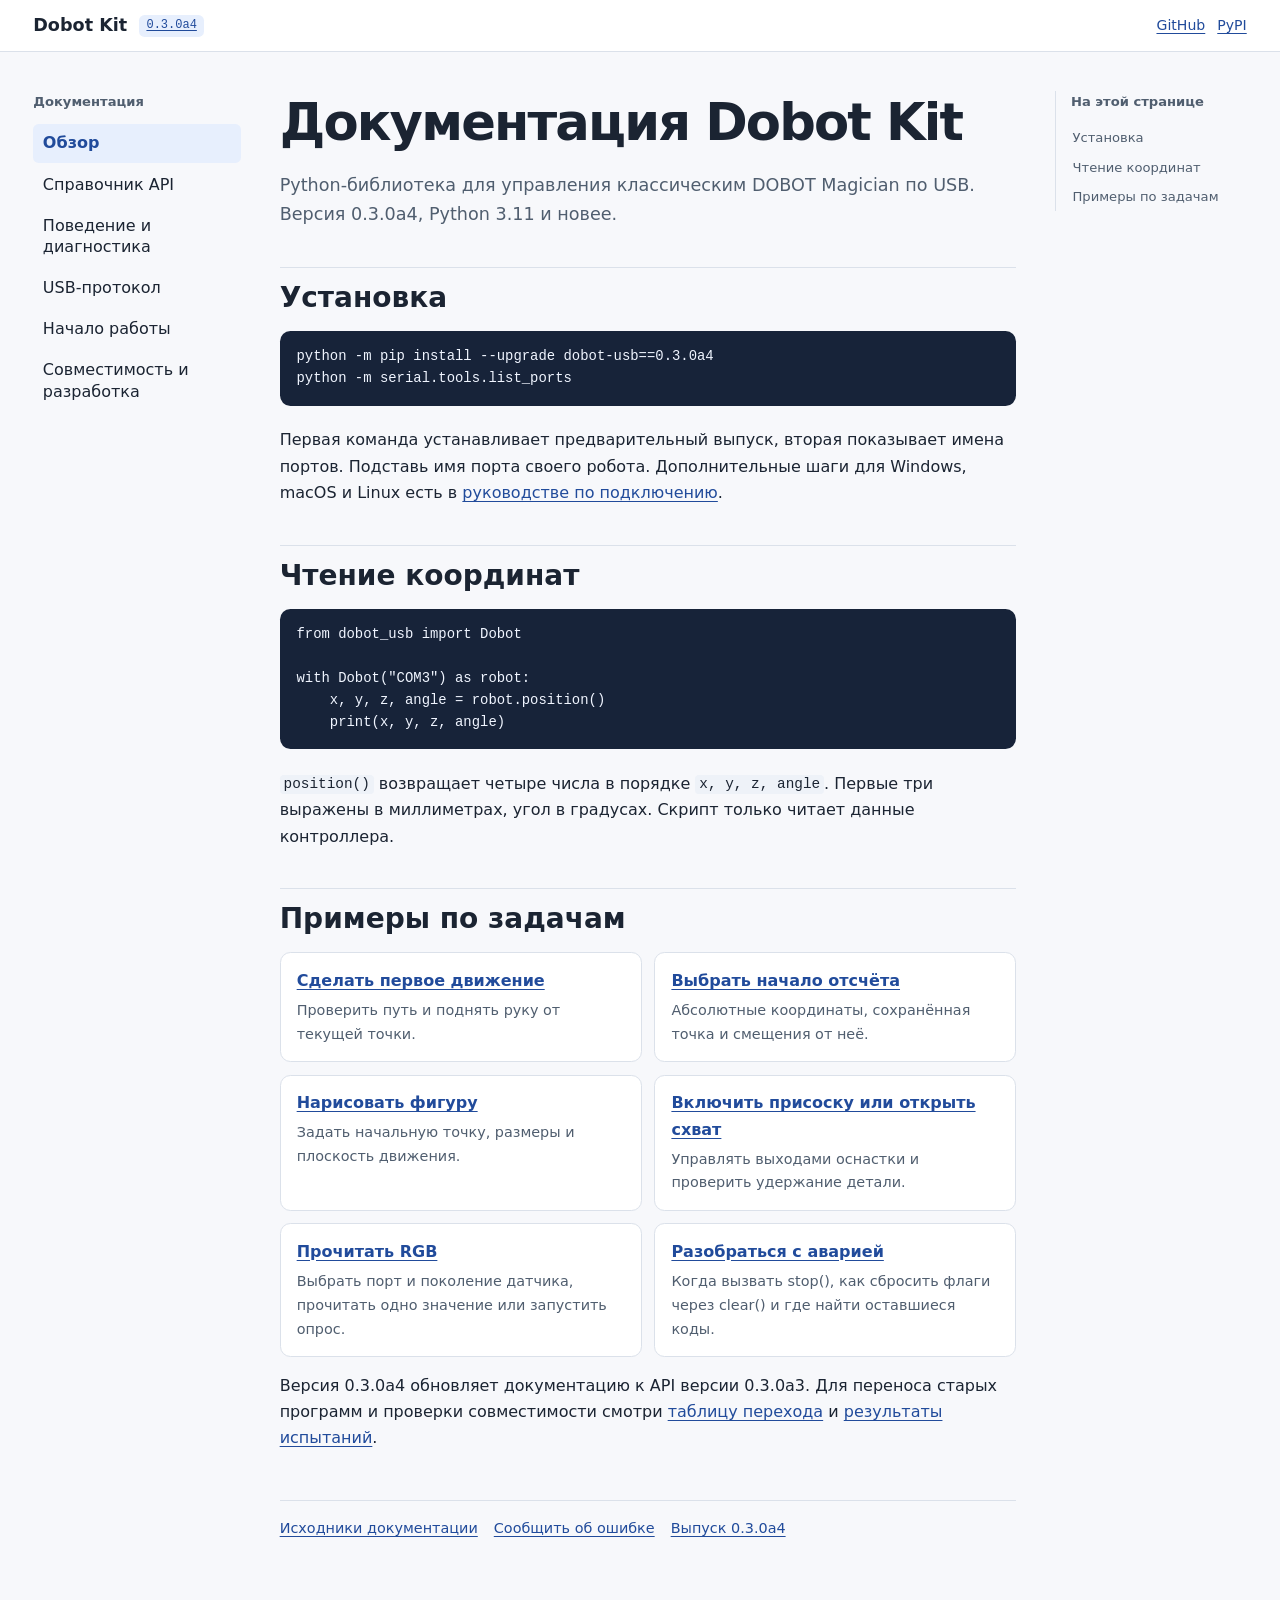
==== commit 2b050293: "Refresh the Dobot USB reference and publish the 0.3.0a4 documentation" ====
--- a/docs/index.html
+++ b/docs/index.html
@@ -3,7 +3,7 @@
 <head>
   <meta charset="utf-8">
   <meta name="viewport" content="width=device-width, initial-scale=1">
-  <meta name="description" content="Документация Dobot Kit 0.3.0a3 для классического DOBOT Magician">
+  <meta name="description" content="Документация Dobot Kit 0.3.0a4 для классического DOBOT Magician">
   <title>Документация | Dobot Kit</title>
   <link rel="stylesheet" href="assets/site.css">
 </head>
@@ -13,11 +13,11 @@
   <div class="header-inner">
     <div class="identity">
       <a class="brand" href="index.html">Dobot Kit</a>
-      <a class="version" href="development.html#releases">0.3.0a3</a>
+      <a class="version" href="development.html#releases">0.3.0a4</a>
     </div>
     <nav class="header-links" aria-label="Исходники и пакет">
       <a href="https://github.com/art9762/dobot-kit">GitHub</a>
-      <a href="https://pypi.org/project/dobot-usb/0.3.0a3/">PyPI</a>
+      <a href="https://pypi.org/project/dobot-usb/0.3.0a4/">PyPI</a>
     </nav>
   </div>
 </header>
@@ -50,45 +50,41 @@
       <nav aria-label="Содержание страницы"><ul>
       <li class="h2"><a href="#install">Установка</a></li>
       <li class="h2"><a href="#read-position">Чтение координат</a></li>
-      <li class="h2"><a href="#scope">Что поддерживает эта версия</a></li>
+      <li class="h2"><a href="#scope">Примеры по задачам</a></li>
       </ul></nav>
     </details>
 <article class="doc-content">
   <h1>Документация Dobot Kit</h1>
-  <p class="lead">Python-библиотека для управления классическим DOBOT Magician по USB. Версия 0.3.0a3, Python 3.11 и новее.</p>
-
-  <div class="doc-grid" aria-label="Разделы документации">
-    <a class="doc-card" href="api.html"><strong>Справочник API</strong><span>Все вызовы, аргументы, единицы, результаты и возможные ошибки.</span></a>
-    <a class="doc-card" href="behavior.html"><strong>Поведение и диагностика</strong><span>Очередь, состояние после ошибки, восстановление связи и ограничения проверки.</span></a>
-    <a class="doc-card" href="protocol.html"><strong>USB-протокол</strong><span>Кадры и ответы, коды команд, таймауты, порядок обмена и проверка позиции.</span></a>
-    <a class="doc-card" href="guide.html"><strong>Начало работы</strong><span>Установка, выбор порта, первое чтение, перемещение и оснастка.</span></a>
-    <a class="doc-card" href="development.html"><strong>Совместимость и разработка</strong><span>Версии Python, история оборудования, миграция, тесты и выпуск пакета.</span></a>
-  </div>
+  <p class="lead">Python-библиотека для управления классическим DOBOT Magician по USB. Версия 0.3.0a4, Python 3.11 и новее.</p>
 
   <h2 id="install">Установка</h2>
-  <pre><code>python -m pip install dobot-usb==0.3.0a3
+  <pre><code>python -m pip install --upgrade dobot-usb==0.3.0a4
 python -m serial.tools.list_ports</code></pre>
   <p>Первая команда устанавливает предварительный выпуск, вторая показывает имена портов. Подставь имя порта своего робота. Дополнительные шаги для Windows, macOS и Linux есть в <a href="guide.html">руководстве по подключению</a>.</p>
 
   <h2 id="read-position">Чтение координат</h2>
   <pre data-language="python"><code>from dobot_usb import Dobot
 
-robot = Dobot("COM3")
-print(robot.position())
-robot.close()</code></pre>
+with Dobot("COM3") as robot:
+    x, y, z, angle = robot.position()
+    print(x, y, z, angle)</code></pre>
   <p><code>position()</code> возвращает четыре числа в порядке <code>x, y, z, angle</code>. Первые три выражены в миллиметрах, угол в градусах. Скрипт только читает данные контроллера.</p>
 
-  <h2 id="scope">Что поддерживает эта версия</h2>
-  <p>Библиотека поддерживает линейные перемещения, рисование фигур, homing, настройку скорости, чтение RGB и управление штатной оснасткой.</p>
-  <p>Для включения присоски вызови <code>robot.suck(True)</code>. Чтобы отключить её, вызови <code>robot.suck(False)</code>. <a href="guide.html#tools">Пример с присоской</a>.</p>
-  <p>Если авария прервала движение, вызови <code>robot.stop()</code>. Устрани причину и сбрось аварийные флаги вызовом <code>robot.clear()</code>. Метод проверит, какие флаги остались активны. <a href="api.html#clear">Результат сброса</a>.</p>
-  <p>Перед первой командой движения, оснастки в очереди или сброса ошибок библиотека останавливает и очищает очередь, оставленную предыдущим сеансом. Подробности и последствия для уже принятой команды описаны в <a href="behavior.html#queue">разделе об очереди</a>.</p>
-  <aside class="callout"><p>Для программ на основе 0.2.0a4 смотри <a href="development.html#migration">таблицу перехода</a>. Текущая версия прошла проверку с имитацией USB-обмена. Физическая проверка описана отдельно в <a href="development.html#verification">статусе совместимости</a>.</p></aside>
+  <h2 id="scope">Примеры по задачам</h2>
+  <div class="doc-grid">
+    <a class="doc-card" href="guide.html#lift"><strong>Сделать первое движение</strong><span>Проверить путь и поднять руку от текущей точки.</span></a>
+    <a class="doc-card" href="api.html#calibrate"><strong>Выбрать начало отсчёта</strong><span>Абсолютные координаты, сохранённая точка и смещения от неё.</span></a>
+    <a class="doc-card" href="api.html#drawing"><strong>Нарисовать фигуру</strong><span>Задать начальную точку, размеры и плоскость движения.</span></a>
+    <a class="doc-card" href="guide.html#tools"><strong>Включить присоску или открыть схват</strong><span>Управлять выходами оснастки и проверить удержание детали.</span></a>
+    <a class="doc-card" href="api.html#color"><strong>Прочитать RGB</strong><span>Выбрать порт и поколение датчика, прочитать одно значение или запустить опрос.</span></a>
+    <a class="doc-card" href="behavior.html#recovery"><strong>Разобраться с аварией</strong><span>Когда вызвать stop(), как сбросить флаги через clear() и где найти оставшиеся коды.</span></a>
+  </div>
+  <p>Версия 0.3.0a4 обновляет документацию к API версии 0.3.0a3. Для переноса старых программ и проверки совместимости смотри <a href="development.html#migration">таблицу перехода</a> и <a href="development.html#verification">результаты испытаний</a>.</p>
 </article>
     <footer class="doc-footer">
-      <a href="https://github.com/art9762/dobot-kit/tree/v0.3.0a3/docs">Исходники документации</a>
+      <a href="https://github.com/art9762/dobot-kit/tree/v0.3.0a4/docs">Исходники документации</a>
       <a href="https://github.com/art9762/dobot-kit/issues">Сообщить об ошибке</a>
-      <a href="https://github.com/art9762/dobot-kit/releases/tag/v0.3.0a3">Выпуск 0.3.0a3</a>
+      <a href="https://github.com/art9762/dobot-kit/releases/tag/v0.3.0a4">Выпуск 0.3.0a4</a>
     </footer>
   </main>
   <nav class="contents" aria-label="Содержание страницы">
@@ -96,7 +92,7 @@
     <ul>
       <li class="h2"><a href="#install">Установка</a></li>
       <li class="h2"><a href="#read-position">Чтение координат</a></li>
-      <li class="h2"><a href="#scope">Что поддерживает эта версия</a></li>
+      <li class="h2"><a href="#scope">Примеры по задачам</a></li>
     </ul>
   </nav>
 </div>
